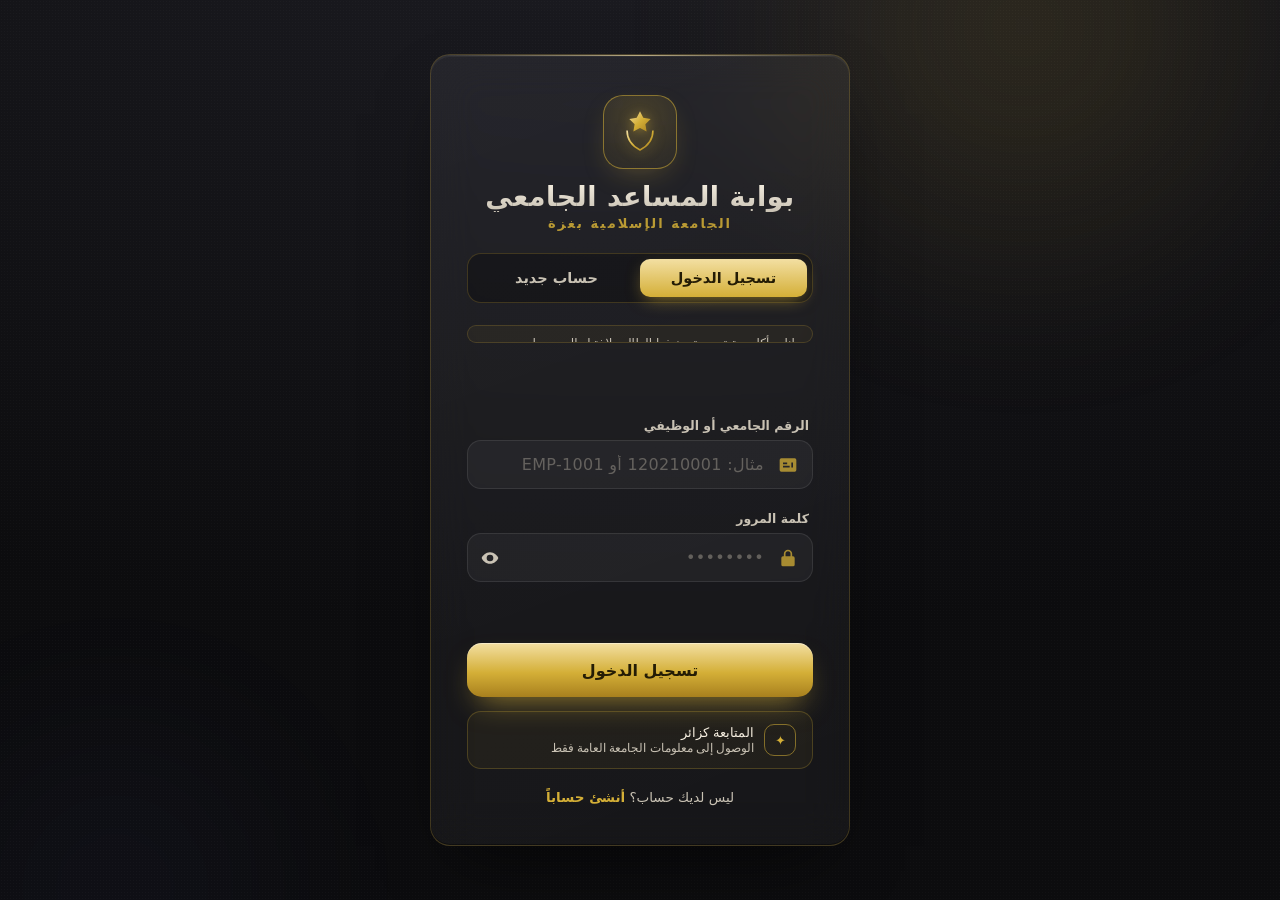
==== frontend/admin.html @ dc41c315 "لقطة نسخة باسم كما وصلت في Chatbot_IUG.rar (تعديلات غير مكوّمتة مضمّنة)" ====
<!doctype html>
<html lang="ar" dir="rtl">
<head>
  <meta charset="utf-8" />
  <meta name="viewport" content="width=device-width, initial-scale=1" />
  <meta name="theme-color" content="#10233d" />
  <title>لوحة الإدارة — المساعد الجامعي</title>
  <link rel="stylesheet" href="styles.css?v=4" />
  <link rel="stylesheet" href="portal.css?v=1" />
</head>
<body class="portal-body">
  <div class="portal-shell">
    <aside class="side" id="side">
      <div class="side__brand"><span>✦</span><div><strong>IUG Assistant</strong><small>مركز الإدارة</small></div></div>
      <nav class="side__nav" aria-label="التنقل الرئيسي">
        <button class="nav-item is-active" data-view="overview"><span>⌂</span>الرئيسية</button>
        <button class="nav-item" data-view="files"><span>▤</span>إدارة الملفات</button>
        <button class="nav-item" data-view="employees"><span>♙</span>حسابات الموظفين</button>
        <button class="nav-item" data-view="audit"><span>◷</span>سجل التدقيق</button>
      </nav>
      <div class="side__foot">
        <a href="chat.html">الانتقال إلى شات الأدمن</a>
        <button id="logout">تسجيل الخروج</button>
      </div>
    </aside>

    <main class="workspace">
      <header class="topbar">
        <button class="icon-btn mobile-only" id="menu" aria-label="فتح القائمة">☰</button>
        <div><p class="eyebrow">الجامعة الإسلامية بغزة</p><h1 id="viewTitle">نظرة عامة</h1></div>
        <div class="operator"><span class="operator__avatar">م</span><div><strong id="operatorName">الأدمن</strong><small id="operatorId">…</small></div></div>
      </header>

      <section class="view is-active" data-panel="overview">
        <div class="hero-panel">
          <div><p class="eyebrow">منظومة معرفة آمنة</p><h2>أدر المحتوى والصلاحيات من مكان واحد</h2><p>لا تصل الملفات إلى البحث أو النموذج قبل نجاح المعالجة والنشر وتحديد الأدوار المسموح لها.</p></div>
          <button class="primary" data-open="fileModal">+ رفع مسودة جديدة</button>
        </div>
        <div class="stats">
          <article class="stat"><span>الملفات</span><strong id="statFiles">—</strong><small>كل الإصدارات المُدارة</small></article>
          <article class="stat"><span>المنشور</span><strong id="statPublished">—</strong><small>متاح حسب الصلاحية</small></article>
          <article class="stat"><span>الموظفون</span><strong id="statEmployees">—</strong><small>حسابات العمل</small></article>
          <article class="stat"><span>أحداث التدقيق</span><strong id="statAudit">—</strong><small>آخر العمليات الحساسة</small></article>
        </div>
        <div class="panel"><div class="panel__head"><div><p class="eyebrow">آخر تحديثات المحتوى</p><h3>الملفات الحديثة</h3></div><button class="text-btn" data-goto="files">عرض الكل</button></div><div id="recentFiles" class="activity"></div></div>
      </section>

      <section class="view" data-panel="files">
        <div class="section-head"><div><p class="eyebrow">كتالوج المعرفة</p><h2>إدارة الملفات والإصدارات</h2><p>أنشئ مسودة، عالجها، ثم انشرها بعد التحقق. تبقى النسخة السابقة فعالة عند الفشل.</p></div><button class="primary" data-open="fileModal">+ ملف جديد</button></div>
        <div class="panel table-panel"><div class="filters"><input id="fileSearch" type="search" placeholder="ابحث باسم الملف…" /><span class="live-dot"></span><span>حالة الفهرس مباشرة</span></div><div class="table-wrap"><table><thead><tr><th>الملف</th><th>التصنيف</th><th>النسخة</th><th>الحالة</th><th>الأدوار</th><th>الإجراءات</th></tr></thead><tbody id="filesBody"></tbody></table></div></div>
      </section>

      <section class="view" data-panel="employees">
        <div class="section-head"><div><p class="eyebrow">الهوية والوصول</p><h2>حسابات الموظفين</h2><p>إنشاء وتفعيل وتعطيل الحسابات وإنهاء الجلسات دون كشف كلمة مرور أو توكن.</p></div><button class="primary" data-open="employeeModal">+ موظف جديد</button></div>
        <div class="panel table-panel"><div class="filters"><input id="employeeSearch" type="search" placeholder="ابحث بالاسم أو القسم…" /></div><div class="table-wrap"><table><thead><tr><th>الموظف</th><th>القسم</th><th>المسمى</th><th>الحالة</th><th>المجموعات</th><th>الإجراءات</th></tr></thead><tbody id="employeesBody"></tbody></table></div></div>
      </section>

      <section class="view" data-panel="audit">
        <div class="section-head"><div><p class="eyebrow">قابلية التتبع</p><h2>سجل التدقيق</h2><p>عمليات الإدارة الحساسة فقط، مع استبعاد كلمات المرور والتوكنات.</p></div><button class="secondary" id="refreshAudit">تحديث</button></div>
        <div class="panel table-panel"><div class="table-wrap"><table><thead><tr><th>الوقت</th><th>المنفذ</th><th>العملية</th><th>الهدف</th><th>التفاصيل</th></tr></thead><tbody id="auditBody"></tbody></table></div></div>
      </section>
    </main>
  </div>

  <div class="modal" id="fileModal" aria-hidden="true"><div class="modal__card"><button class="modal__close" data-close>×</button><p class="eyebrow">مسودة معرفة</p><h2>رفع ملف JSON جديد</h2><form id="fileForm" class="portal-form"><label>اسم الملف<input name="collection" required minlength="2" placeholder="مثال: دليل_المنح_2026" /></label><label>التصنيف<select name="classification"><option value="university_public">جامعة عام</option><option value="student_records">سجلات طلاب</option><option value="employee_internal">موظفون داخلي</option><option value="employee_private">موظف خاص</option><option value="admin_only">أدمن فقط</option></select></label><fieldset><legend>الأدوار المسموح لها</legend><div class="checks"><label><input type="checkbox" name="roles" value="guest" checked /> زائر</label><label><input type="checkbox" name="roles" value="student" checked /> طالب</label><label><input type="checkbox" name="roles" value="employee" checked /> موظف</label><label><input type="checkbox" name="roles" value="admin" checked /> أدمن</label></div></fieldset><label>المحتوى JSON<textarea name="documents" required rows="9" spellcheck="false" placeholder='[{"العنوان":"...","المحتوى":"..."}]'></textarea></label><p class="form-note" data-msg></p><button class="primary" type="submit">حفظ كمسودة</button></form></div></div>

  <div class="modal" id="employeeModal" aria-hidden="true"><div class="modal__card"><button class="modal__close" data-close>×</button><p class="eyebrow">حساب عمل</p><h2>إنشاء حساب موظف</h2><form id="employeeForm" class="portal-form grid-form"><label>الرقم الوظيفي<input name="employee_id" required placeholder="EMP-1001" /></label><label>الاسم<input name="name" required /></label><label>القسم<input name="department" required /></label><label>المسمى الوظيفي<input name="job_title" required /></label><label>الراتب - اختياري<input name="salary" type="number" min="0" step="0.01" /></label><label>كلمة مرور مؤقتة<input name="temporary_password" type="password" minlength="8" required /></label><label class="wide">مجموعات الوصول<input name="access_groups" placeholder="admissions, registrar" /></label><p class="form-note wide" data-msg></p><button class="primary wide" type="submit">إنشاء الحساب</button></form></div></div>

  <div class="toast" id="toast" role="status"></div>
  <script src="admin.js?v=1"></script>
</body>
</html>
---- frontend/styles.css ----
/* ============================================================
   بوابة الطالب — Premium auth UI
   Palette: deep charcoal + luxurious gold + cream
   ============================================================ */
:root {
  --bg-0:#0c0c0e; --bg-1:#151519;
  --gold:#d4af37; --gold-hi:#f3dfa2; --gold-lo:#a8801e;
  --cream:#f6efe1; --cream-dim:#c9c2b4;
  --line:rgba(212,175,55,.22);
  --line-strong:rgba(212,175,55,.55);
  --glass:rgba(255,255,255,.045);
  --glass-2:rgba(255,255,255,.06);
  --danger:#ff8f8f;
  --ok:#8fe0a8;
  --radius:20px;
  --field-radius:14px;
  --ease:cubic-bezier(.22,.61,.36,1);
  --font:"Tajawal","Cairo","Segoe UI",Tahoma,system-ui,sans-serif;
}

* { box-sizing:border-box; margin:0; padding:0; -webkit-tap-highlight-color:transparent; }

html, body {
  min-height:100%;
  min-height:100dvh;
  background:var(--bg-0);
  color:var(--cream);
  font-family:var(--font);
}

body {
  display:flex;
  overflow-x:hidden;
  background:
    radial-gradient(120% 80% at 50% -10%, #1c1c22 0%, var(--bg-1) 42%, var(--bg-0) 100%);
}

/* ---------- Ambient background ---------- */
.aura { position:fixed; inset:0; z-index:0; pointer-events:none; overflow:hidden; }
.glow { position:absolute; border-radius:50%; filter:blur(70px); opacity:.5; }
.glow--gold {
  width:60vmax; height:60vmax; top:-28vmax; right:-10vmax;
  background:radial-gradient(circle, rgba(212,175,55,.28), transparent 62%);
  animation:float 16s var(--ease) infinite alternate;
}
.glow--soft {
  width:46vmax; height:46vmax; bottom:-22vmax; left:-14vmax;
  background:radial-gradient(circle, rgba(120,140,255,.10), transparent 60%);
  animation:float 22s var(--ease) infinite alternate-reverse;
}
.grain { position:absolute; inset:0; opacity:.04;
  background-image:radial-gradient(rgba(255,255,255,.6) .5px, transparent .5px);
  background-size:3px 3px; }
@keyframes float { to { transform:translate3d(4%,5%,0) scale(1.08); } }

/* ---------- Stage / card ---------- */
.stage {
  position:relative; z-index:1;
  flex:1; display:flex; align-items:center; justify-content:center;
  padding:clamp(16px,4vw,40px);
  width:100%;
}

.glass {
  background:linear-gradient(160deg, var(--glass-2), var(--glass));
  backdrop-filter:blur(22px) saturate(140%);
  -webkit-backdrop-filter:blur(22px) saturate(140%);
  border:1px solid var(--line);
  box-shadow:
    0 30px 70px -30px rgba(0,0,0,.75),
    0 2px 0 rgba(255,255,255,.05) inset,
    0 -1px 0 rgba(0,0,0,.4) inset;
}

.card {
  position:relative;
  width:min(100%,420px);
  border-radius:var(--radius);
  padding:clamp(26px,5vw,40px) clamp(22px,5vw,36px);
  overflow:hidden;
  animation:cardIn .9s var(--ease) both;
  transition:width .45s var(--ease);
}
.card.mode-register { width:min(100%,720px); }
/* top hairline of gold */
.card::before {
  content:""; position:absolute; inset:0 0 auto 0; height:1px;
  background:linear-gradient(90deg,transparent,var(--gold-hi),transparent);
  opacity:.7;
}
@keyframes cardIn {
  from { opacity:0; transform:translateY(22px) scale(.98); }
  to   { opacity:1; transform:none; }
}

/* ---------- Brand ---------- */
.brand { text-align:center; margin-bottom:22px; }
.crest {
  display:grid; place-items:center;
  width:74px; height:74px; margin:0 auto 12px;
  border-radius:20px;
  background:radial-gradient(circle at 50% 30%, rgba(212,175,55,.20), rgba(212,175,55,.04));
  border:1px solid var(--line-strong);
  box-shadow:0 10px 30px -12px rgba(212,175,55,.4);
}
.crest svg { filter:drop-shadow(0 2px 6px rgba(212,175,55,.5)); animation:shimmer 4s ease-in-out infinite; }
@keyframes shimmer { 50% { filter:drop-shadow(0 2px 14px rgba(243,223,162,.85)); } }

.brand__title {
  font-size:clamp(22px,5vw,27px); font-weight:800; letter-spacing:.5px;
  background:linear-gradient(180deg,var(--cream),var(--cream-dim));
  -webkit-background-clip:text; background-clip:text; color:transparent;
}
.brand__sub {
  margin-top:4px; font-size:13px; font-weight:600; letter-spacing:2px;
  color:var(--gold); opacity:.85;
}

/* ---------- Switch (login/register) ---------- */
.switch {
  position:relative; display:grid; grid-template-columns:1fr 1fr;
  padding:5px; margin-bottom:22px;
  background:rgba(0,0,0,.28); border:1px solid var(--line);
  border-radius:14px;
}
.switch__thumb {
  position:absolute; top:5px; bottom:5px; right:5px;
  width:calc(50% - 5px);
  border-radius:10px;
  background:linear-gradient(180deg,var(--gold-hi),var(--gold));
  box-shadow:0 6px 18px -6px rgba(212,175,55,.7);
  transition:transform .45s var(--ease);
}
.switch.is-register .switch__thumb { transform:translateX(-100%); }
.switch__opt {
  position:relative; z-index:1;
  background:none; border:0; cursor:pointer;
  padding:11px 8px; font-family:inherit; font-size:14.5px; font-weight:700;
  color:var(--cream-dim); transition:color .35s var(--ease);
}
.switch__opt.is-active { color:#241c05; }

/* ---------- Fields ---------- */
.form { display:flex; flex-direction:column; gap:15px; }
.field { position:relative; display:flex; flex-direction:column; gap:7px; }
.field__label { font-size:12.5px; font-weight:700; color:var(--cream-dim); padding-inline-start:4px; }
.field__box {
  position:relative; display:flex; align-items:center;
  background:rgba(255,255,255,.045);
  border:1.5px solid rgba(255,255,255,.09);
  border-radius:var(--field-radius);
  transition:border-color .3s var(--ease), box-shadow .3s var(--ease), background .3s var(--ease);
}
.field__box:focus-within {
  border-color:var(--gold);
  background:rgba(212,175,55,.06);
  box-shadow:0 0 0 4px rgba(212,175,55,.14), 0 8px 24px -14px rgba(212,175,55,.6);
}
.field__icon { width:20px; height:20px; margin:0 14px; flex:none; fill:var(--gold); opacity:.75; transition:opacity .3s; }
.field__box:focus-within .field__icon { opacity:1; }
.field__box input,
.field__box select {
  flex:1; width:100%; min-width:0;
  background:none; border:0; outline:0;
  padding:14px 0; font-family:inherit; font-size:16px; color:var(--cream);
  letter-spacing:.3px;
}
.field__box input::placeholder { color:rgba(198,190,175,.4); }
.field__box select {
  padding-inline:14px;
  cursor:pointer;
  color:var(--cream);
}
.field__box select option { color:#201b11; background:#f5eddc; }
.field__eye {
  display:grid; place-items:center; background:none; border:0; cursor:pointer;
  width:44px; height:44px; margin-inline-start:-4px;
}
.field__eye svg { width:20px; height:20px; fill:var(--cream-dim); transition:fill .25s; }
.field__eye:hover svg { fill:var(--gold); }
.field__eye.is-on svg { fill:var(--gold); }

.field__err { font-size:12px; color:var(--danger); min-height:0; padding-inline-start:4px;
  opacity:0; transform:translateY(-3px); transition:opacity .25s, transform .25s; }
.field.has-error .field__box { border-color:rgba(255,143,143,.7); }
.field.has-error .field__err { opacity:1; transform:none; }

/* register-only field collapses smoothly */
.only-register {
  overflow:hidden;
  max-height:0; opacity:0; margin:0; gap:0;
  transform:translateY(-6px);
  transition:max-height .5s var(--ease), opacity .4s var(--ease),
             transform .4s var(--ease), gap .4s var(--ease);
}
.switch.is-register ~ .form .only-register,
.mode-register .only-register {
  max-height:96px; opacity:1; gap:7px; transform:none;
}
.switch.is-register ~ .form .register-grid,
.mode-register .register-grid { max-height:112px; }
.demo-note {
  color:var(--cream-dim);
  font-size:12px;
  line-height:1.6;
  padding:8px 10px;
  border:1px solid rgba(212,175,55,.2);
  border-radius:10px;
  background:rgba(212,175,55,.05);
}
.register-grid {
  display:grid;
  grid-template-columns:1fr 1fr;
  gap:10px;
}
.card.mode-register .form {
  display:grid;
  grid-template-columns:1fr 1fr;
  align-items:start;
}
.card.mode-register .demo-note,
.card.mode-register .register-grid,
.card.mode-register [data-role="password"],
.card.mode-register .form__msg,
.card.mode-register .submit {
  grid-column:1 / -1;
}
.card.mode-register [data-role="name"] { grid-column:1; }
.card.mode-register [data-role="major"] { grid-column:2; }
.card.mode-register [data-role="academic_status"] { grid-column:1; }
.card.mode-register [data-role="student_id"] { grid-column:2; }

/* ---------- Form message ---------- */
.form__msg { font-size:13px; font-weight:600; text-align:center; min-height:18px;
  opacity:0; transition:opacity .3s; }
.form__msg.show { opacity:1; }
.form__msg.err { color:var(--danger); }
.form__msg.ok  { color:var(--ok); }

/* ---------- Submit button (morphs to spinner) ---------- */
.submit {
  position:relative; height:54px; margin-top:6px;
  border:0; border-radius:15px; cursor:pointer; overflow:hidden;
  font-family:inherit; font-size:16px; font-weight:800; color:#241c05;
  background:linear-gradient(180deg,var(--gold-hi),var(--gold) 55%,var(--gold-lo));
  box-shadow:0 14px 30px -12px rgba(212,175,55,.7), 0 1px 0 rgba(255,255,255,.4) inset;
  transition:transform .2s var(--ease), box-shadow .3s, border-radius .45s var(--ease),
             width .45s var(--ease), margin .45s var(--ease);
}
.submit::after { /* sheen */
  content:""; position:absolute; inset:0;
  background:linear-gradient(115deg,transparent 30%,rgba(255,255,255,.5) 50%,transparent 70%);
  transform:translateX(-120%); transition:transform .8s var(--ease);
}
.submit:hover:not(:disabled) { transform:translateY(-2px); box-shadow:0 20px 40px -14px rgba(212,175,55,.85); }
.submit:hover:not(:disabled)::after { transform:translateX(120%); }
.submit:active:not(:disabled) { transform:translateY(0) scale(.99); }

.submit__label { transition:opacity .2s; }
.submit__spinner, .submit__check { position:absolute; inset:0; margin:auto; opacity:0; }
.submit__spinner {
  width:24px; height:24px; border-radius:50%;
  border:3px solid rgba(36,28,5,.25); border-top-color:#241c05;
  animation:spin .7s linear infinite;
}
.submit__check { width:26px; height:26px; fill:none; stroke:#241c05; stroke-width:3;
  stroke-linecap:round; stroke-linejoin:round; stroke-dasharray:30; stroke-dashoffset:30; }
@keyframes spin { to { transform:rotate(360deg); } }

/* loading state: morph into a circle */
.submit.is-loading { width:54px; margin-inline:auto; border-radius:50%; pointer-events:none; }
.submit.is-loading .submit__label { opacity:0; }
.submit.is-loading .submit__spinner { opacity:1; }
/* success */
.submit.is-done { width:54px; margin-inline:auto; border-radius:50%; pointer-events:none;
  background:linear-gradient(180deg,#bfe9cb,#8fe0a8); }
.submit.is-done .submit__label,.submit.is-done .submit__spinner { opacity:0; }
.submit.is-done .submit__check { opacity:1; animation:draw .5s var(--ease) forwards; }
@keyframes draw { to { stroke-dashoffset:0; } }

/* ---------- Footer ---------- */
.foot { margin-top:20px; text-align:center; font-size:13.5px; color:var(--cream-dim); }
.guest-entry {
  width:100%; margin-top:14px; padding:12px 16px;
  display:grid; grid-template-columns:auto 1fr; align-items:center; column-gap:10px;
  color:var(--cream); text-align:start; font:700 14px/1.35 inherit;
  border:1px solid rgba(212,175,55,.24); border-radius:14px;
  background:rgba(212,175,55,.055); cursor:pointer;
  transition:transform .2s var(--ease), border-color .25s, background .25s;
}
.guest-entry:hover { transform:translateY(-2px); border-color:var(--gold); background:rgba(212,175,55,.1); }
.guest-entry__icon { grid-row:1 / 3; display:grid; place-items:center; width:32px; height:32px;
  color:var(--gold); border:1px solid var(--line-strong); border-radius:10px; }
.guest-entry small { color:var(--cream-dim); font-weight:500; font-size:11.5px; }
.foot a { color:var(--gold); font-weight:700; text-decoration:none; position:relative; }
.foot a::after { content:""; position:absolute; right:0; bottom:-2px; width:0; height:1.5px;
  background:var(--gold); transition:width .3s var(--ease); }
.foot a:hover::after { width:100%; }

/* ---------- Entrance reveal (staggered) ---------- */
.reveal { opacity:0; transform:translateY(14px); animation:reveal .7s var(--ease) forwards;
  animation-delay:calc(.15s + var(--i) * .09s); }
@keyframes reveal { to { opacity:1; transform:none; } }

@media (prefers-reduced-motion:reduce) {
  *, *::before, *::after { animation-duration:.001s !important; transition-duration:.05s !important; }
}

/* ---------- Small screens / keyboard ---------- */
@media (max-height:640px) {
  .stage { align-items:flex-start; }
  .brand { margin-bottom:16px; }
  .crest { width:60px; height:60px; }
  .form { gap:12px; }
}

@media (max-width:520px) {
  .card.mode-register .form { grid-template-columns:1fr; }
  .card.mode-register .form > * { grid-column:1; }
  .register-grid { grid-template-columns:1fr; }
  .switch.is-register ~ .form .register-grid,
  .mode-register .register-grid { max-height:210px; }
}
---- frontend/portal.css ----
:root { --navy:#10233d; --navy-2:#183654; --paper:#f5f7fb; --ink:#172033; --muted:#69758a; --gold:#c99b2e; --gold-soft:#fff6df; --border:#e3e8f1; --green:#18875d; --red:#c84d57; }
* { box-sizing:border-box; }
.portal-body { min-height:100vh; overflow:auto; color:var(--ink); background:var(--paper); }
.portal-shell { min-height:100vh; display:grid; grid-template-columns:248px minmax(0,1fr); }
.side { position:sticky; top:0; height:100vh; padding:24px 17px; display:flex; flex-direction:column; color:#fff; background:linear-gradient(155deg,#10233d,#0b1a2e 72%); box-shadow:-16px 0 42px rgba(16,35,61,.12); z-index:10; }
.side__brand { display:flex; gap:12px; align-items:center; padding:5px 8px 28px; }
.side__brand>span { width:42px; height:42px; display:grid; place-items:center; color:#f1c85f; border:1px solid rgba(241,200,95,.35); border-radius:13px; background:rgba(241,200,95,.08); }
.side__brand div { display:flex; flex-direction:column; }
.side__brand strong { font-size:15px; }
.side__brand small { color:#aebbd0; font-size:11px; margin-top:3px; }
.side__nav { display:flex; flex-direction:column; gap:7px; }
.nav-item { display:flex; align-items:center; gap:12px; width:100%; border:0; padding:12px 13px; border-radius:11px; color:#b8c5d7; background:transparent; font:700 13px inherit; cursor:pointer; text-align:right; transition:.2s; }
.nav-item span { width:24px; text-align:center; color:#d5af4a; font-size:17px; }
.nav-item:hover,.nav-item.is-active { color:#fff; background:rgba(255,255,255,.09); transform:translateX(-2px); }
.nav-item.is-active { box-shadow:inset -3px 0 #d7ad44; }
.side__foot { margin-top:auto; padding-top:20px; border-top:1px solid rgba(255,255,255,.09); display:grid; gap:8px; }
.side__foot a,.side__foot button { display:block; width:100%; padding:10px 12px; text-align:center; color:#c7d1df; background:transparent; border:1px solid rgba(255,255,255,.1); border-radius:10px; text-decoration:none; font:700 12px inherit; cursor:pointer; }
.side__foot a:hover { color:#f2c960; border-color:rgba(242,201,96,.35); }
.side__foot button:hover { color:#ffb5b5; border-color:rgba(255,140,140,.35); }
.workspace { min-width:0; padding:0 clamp(20px,4vw,54px) 48px; }
.topbar { height:92px; display:flex; align-items:center; gap:18px; border-bottom:1px solid var(--border); }
.topbar>div:first-of-type { margin-inline-end:auto; }
.topbar h1 { margin:3px 0 0; font-size:24px; color:var(--navy); }
.eyebrow { margin:0; color:var(--gold); font-size:11px; font-weight:900; letter-spacing:.04em; }
.operator { display:flex; align-items:center; gap:10px; }
.operator__avatar { width:42px; height:42px; border-radius:13px; display:grid; place-items:center; color:#fff; font-weight:900; background:linear-gradient(145deg,var(--navy-2),var(--navy)); box-shadow:0 8px 18px rgba(16,35,61,.18); }
.operator div { display:flex; flex-direction:column; }
.operator strong { font-size:13px; }.operator small { font-size:11px; color:var(--muted); margin-top:3px; direction:ltr; }
.view { display:none; padding-top:30px; animation:viewIn .35s ease both; }.view.is-active { display:block; }
@keyframes viewIn { from { opacity:0; transform:translateY(8px); } }
.hero-panel { min-height:190px; display:flex; align-items:center; justify-content:space-between; gap:28px; padding:34px clamp(25px,4vw,48px); border-radius:22px; overflow:hidden; position:relative; color:#fff; background:linear-gradient(118deg,#10233d,#1c4568); box-shadow:0 18px 42px rgba(16,35,61,.13); }
.hero-panel::after { content:""; position:absolute; width:260px; height:260px; border:48px solid rgba(216,174,65,.1); border-radius:50%; inset-inline-start:-60px; top:-95px; }
.hero-panel>div,.hero-panel>button { position:relative; z-index:1; }.hero-panel h2 { margin:8px 0; font-size:clamp(22px,3vw,34px); }.hero-panel p:not(.eyebrow) { margin:0; color:#c7d5e6; max-width:670px; line-height:1.8; font-size:14px; }
.primary,.secondary { border:0; border-radius:12px; padding:12px 18px; white-space:nowrap; cursor:pointer; font:800 13px inherit; transition:transform .18s, box-shadow .2s, opacity .2s; }
.primary { color:#251b04; background:linear-gradient(#f0cf72,#d3a63b); box-shadow:0 10px 22px rgba(201,155,46,.24); }.primary:hover { transform:translateY(-2px); box-shadow:0 14px 28px rgba(201,155,46,.32); }.primary:disabled { opacity:.55; cursor:wait; transform:none; }
.secondary { color:var(--navy); background:#fff; border:1px solid var(--border); }
.stats { display:grid; grid-template-columns:repeat(4,1fr); gap:15px; margin:20px 0; }
.stat { background:#fff; border:1px solid var(--border); border-radius:17px; padding:20px; box-shadow:0 8px 26px rgba(29,48,75,.045); }
.stat span { display:block; color:var(--muted); font-size:12px; font-weight:700; }.stat strong { display:block; margin:8px 0 4px; color:var(--navy); font-size:31px; }.stat small { color:#9099a8; font-size:11px; }
.panel { background:#fff; border:1px solid var(--border); border-radius:18px; box-shadow:0 10px 30px rgba(29,48,75,.045); overflow:hidden; }
.panel__head,.section-head { display:flex; align-items:center; justify-content:space-between; gap:20px; }.panel__head { padding:20px 23px; border-bottom:1px solid var(--border); }.panel h3,.section-head h2 { margin:4px 0 0; color:var(--navy); }.text-btn { border:0; background:transparent; color:var(--gold); font:800 12px inherit; cursor:pointer; }
.section-head { margin-bottom:20px; }.section-head h2 { font-size:27px; }.section-head p:not(.eyebrow) { color:var(--muted); margin:7px 0 0; font-size:13px; }
.activity { display:grid; }.activity__item { display:flex; align-items:center; gap:13px; padding:15px 22px; border-bottom:1px solid var(--border); }.activity__item:last-child { border:0; }.activity__icon { width:38px; height:38px; display:grid; place-items:center; border-radius:11px; color:var(--gold); background:var(--gold-soft); }.activity__item div { flex:1; display:flex; flex-direction:column; }.activity__item strong { font-size:13px; }.activity__item small { margin-top:3px; color:var(--muted); font-size:11px; }.activity__item time { color:#929cab; font-size:11px; }
.table-panel { min-width:0; width:100%; overflow:hidden; }.filters { min-height:64px; padding:12px 18px; display:flex; align-items:center; gap:9px; border-bottom:1px solid var(--border); color:var(--muted); font-size:11px; }.filters input { width:min(330px,100%); min-width:0; padding:10px 13px; color:var(--ink); background:#f8fafc; border:1px solid var(--border); border-radius:10px; outline:0; font:13px inherit; }.filters input:focus { border-color:#d3a63b; box-shadow:0 0 0 3px rgba(211,166,59,.12); }.live-dot { width:7px; height:7px; margin-inline-start:auto; border-radius:50%; background:#24a574; box-shadow:0 0 0 4px rgba(36,165,116,.1); }
.table-wrap { width:100%; overflow:auto; }.table-wrap table { width:100%; border-collapse:collapse; min-width:760px; }.table-wrap th { padding:12px 16px; color:#7b8798; background:#fbfcfe; border-bottom:1px solid var(--border); text-align:right; font-size:11px; }.table-wrap td { padding:15px 16px; border-bottom:1px solid #edf0f5; font-size:12px; vertical-align:middle; }.table-wrap tbody tr:hover { background:#fbfcfe; }.cell-title { display:flex; align-items:center; gap:10px; }.file-icon { width:34px; height:38px; display:grid; place-items:center; color:var(--navy); border-radius:9px; background:#edf3f8; }.cell-title div { display:flex; flex-direction:column; }.cell-title small { color:var(--muted); margin-top:3px; direction:ltr; text-align:right; }
.badge { display:inline-flex; align-items:center; gap:5px; padding:5px 9px; border-radius:999px; font-size:10.5px; font-weight:800; background:#eef2f6; color:#526072; }.badge--ok { color:#167651; background:#e8f7f1; }.badge--warn { color:#986d0d; background:#fff5d8; }.badge--off { color:#a4444c; background:#fdecee; }.roles { display:flex; flex-wrap:wrap; gap:4px; }.role-dot { padding:4px 7px; border-radius:6px; color:#59677a; background:#f0f3f7; font-size:9px; font-weight:800; }
.actions { display:flex; gap:6px; flex-wrap:wrap; }.action { border:1px solid var(--border); background:#fff; color:var(--navy); border-radius:8px; padding:6px 9px; font:800 10px inherit; cursor:pointer; }.action:hover { color:#8a650d; border-color:#d5b45f; }.action.danger:hover { color:var(--red); border-color:#eaa7ad; }
.empty { padding:40px !important; text-align:center; color:var(--muted); }
.modal { position:fixed; inset:0; z-index:50; display:grid; place-items:center; padding:20px; opacity:0; visibility:hidden; background:rgba(8,20,35,.62); backdrop-filter:blur(6px); transition:.2s; }.modal.is-open { opacity:1; visibility:visible; }.modal__card { position:relative; width:min(620px,100%); max-height:calc(100vh - 40px); overflow:auto; padding:28px; color:var(--ink); background:#fff; border-radius:20px; box-shadow:0 30px 80px rgba(0,0,0,.25); transform:translateY(12px); transition:.25s; }.modal.is-open .modal__card { transform:none; }.modal__card h2 { margin:5px 0 20px; color:var(--navy); }.modal__close { position:absolute; inset-inline-end:16px; top:14px; width:35px; height:35px; border:0; border-radius:10px; color:var(--muted); background:#f1f4f8; font-size:24px; cursor:pointer; }
.portal-form { display:grid; gap:14px; }.portal-form label,.portal-form fieldset { display:grid; gap:7px; color:#4e5c70; font-size:11px; font-weight:800; }.portal-form input,.portal-form select,.portal-form textarea { width:100%; padding:11px 12px; color:var(--ink); background:#f8fafc; border:1px solid var(--border); border-radius:10px; outline:0; font:13px/1.6 inherit; }.portal-form textarea { direction:ltr; text-align:left; resize:vertical; font-family:Consolas,monospace; }.portal-form input:focus,.portal-form select:focus,.portal-form textarea:focus { border-color:#d3a63b; box-shadow:0 0 0 3px rgba(211,166,59,.12); }.portal-form fieldset { border:1px solid var(--border); border-radius:12px; padding:12px; }.checks { display:flex; flex-wrap:wrap; gap:9px 18px; }.checks label { display:flex; grid-auto-flow:column; align-items:center; gap:6px; }.checks input { width:auto; accent-color:var(--gold); }.grid-form { grid-template-columns:1fr 1fr; }.grid-form .wide { grid-column:1/-1; }.form-note { margin:0; color:var(--red); min-height:18px; font-size:11px; }
.toast { position:fixed; z-index:80; inset-inline-end:24px; bottom:24px; max-width:360px; padding:13px 17px; color:#fff; background:var(--navy); border-radius:12px; box-shadow:0 16px 36px rgba(16,35,61,.25); opacity:0; transform:translateY(10px); pointer-events:none; transition:.25s; font-size:12px; }.toast.show { opacity:1; transform:none; }.toast.error { background:#9d3942; }
.icon-btn { border:0; background:#fff; border-radius:10px; padding:9px; }.mobile-only { display:none; }
@media (max-width:1000px) { .stats { grid-template-columns:repeat(2,1fr); }.portal-shell { grid-template-columns:220px minmax(0,1fr); }.workspace { padding-inline:24px; } }
@media (max-width:760px) { .portal-shell { display:block; }.side { position:fixed; inset:0 0 0 auto; width:250px; transform:translateX(105%); transition:.25s; }.side.is-open { transform:none; }.workspace { padding-inline:15px; overflow:hidden; }.view { width:calc(100vw - 30px); max-width:calc(100vw - 30px); min-width:0; }.table-panel,.table-wrap,.filters { width:100%; max-width:100%; }.mobile-only { display:block; }.topbar { height:78px; }.operator div { display:none; }.stats { grid-template-columns:1fr 1fr; }.hero-panel,.section-head { align-items:flex-start; flex-direction:column; }.grid-form { grid-template-columns:1fr; }.grid-form>* { grid-column:1!important; } }
@media (max-width:470px) { .stats { grid-template-columns:1fr; }.hero-panel { padding:24px; }.section-head h2 { font-size:23px; }.topbar h1 { font-size:19px; } }
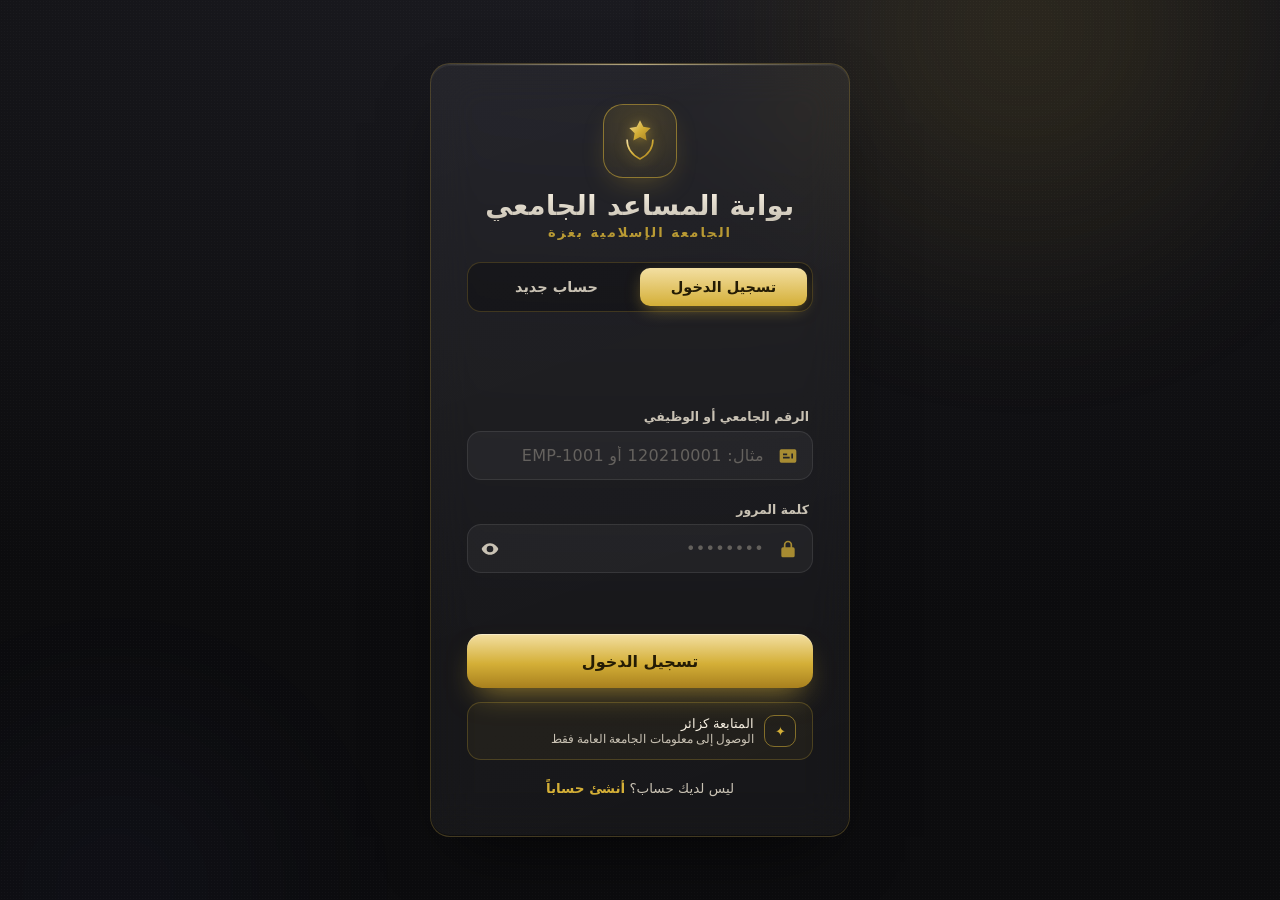
==== commit b54e05f7: "لوحة الأدمن كاملة + النشر الفوري + «الأحدث يفوز» عند تضارب الإجابات [١] إجراءات الملفات (كانت فارغة " ====
--- a/frontend/admin.html
+++ b/frontend/admin.html
@@ -62,11 +62,13 @@
     </main>
   </div>
 
-  <div class="modal" id="fileModal" aria-hidden="true"><div class="modal__card"><button class="modal__close" data-close>×</button><p class="eyebrow">مسودة معرفة</p><h2>رفع ملف JSON جديد</h2><form id="fileForm" class="portal-form"><label>اسم الملف<input name="collection" required minlength="2" placeholder="مثال: دليل_المنح_2026" /></label><label>التصنيف<select name="classification"><option value="university_public">جامعة عام</option><option value="student_records">سجلات طلاب</option><option value="employee_internal">موظفون داخلي</option><option value="employee_private">موظف خاص</option><option value="admin_only">أدمن فقط</option></select></label><fieldset><legend>الأدوار المسموح لها</legend><div class="checks"><label><input type="checkbox" name="roles" value="guest" checked /> زائر</label><label><input type="checkbox" name="roles" value="student" checked /> طالب</label><label><input type="checkbox" name="roles" value="employee" checked /> موظف</label><label><input type="checkbox" name="roles" value="admin" checked /> أدمن</label></div></fieldset><label>المحتوى JSON<textarea name="documents" required rows="9" spellcheck="false" placeholder='[{"العنوان":"...","المحتوى":"..."}]'></textarea></label><p class="form-note" data-msg></p><button class="primary" type="submit">حفظ كمسودة</button></form></div></div>
+  <div class="modal" id="fileModal" aria-hidden="true"><div class="modal__card"><button class="modal__close" data-close>×</button><p class="eyebrow">مسودة معرفة</p><h2>رفع ملف JSON جديد</h2><form id="fileForm" class="portal-form"><label>اسم الملف<input name="collection" required minlength="2" placeholder="مثال: دليل_المنح_2026" /></label><label>التصنيف<select name="classification"><option value="university_public">جامعة عام</option><option value="student_records">سجلات طلاب</option><option value="employee_internal">موظفون داخلي</option><option value="employee_private">موظف خاص</option><option value="admin_only">أدمن فقط</option></select></label><fieldset><legend>الأدوار المسموح لها</legend><div class="checks" data-roles><label><input type="checkbox" name="roles" value="guest" checked /> زائر</label><label><input type="checkbox" name="roles" value="student" checked /> طالب</label><label><input type="checkbox" name="roles" value="employee" checked /> موظف</label><label><input type="checkbox" name="roles" value="admin" checked /> أدمن</label></div><p class="form-note" data-roles-hint></p></fieldset><label data-owner-wrap hidden>مالك الملف (رقم الطالب/الموظف)<input name="owner_id" placeholder="مطلوب للسجلات الخاصة بشخص واحد" /></label><label>المحتوى JSON<textarea name="documents" dir="ltr" required rows="9" spellcheck="false" placeholder='[{"العنوان":"...","المحتوى":"..."}]'></textarea></label><label class="check-inline"><input type="checkbox" name="publish_now" checked /> نشر فوراً بعد الحفظ (معالجة + نشر تلقائياً فتسري الصلاحيات مباشرة)</label><p class="form-note" data-msg></p><button class="primary" type="submit">حفظ</button></form></div></div>
+
+  <div class="modal" id="accessModal" aria-hidden="true"><div class="modal__card"><button class="modal__close" data-close>×</button><p class="eyebrow">صلاحيات الملف</p><h2 id="accessTitle">تعديل الصلاحيات</h2><form id="accessForm" class="portal-form"><label>التصنيف<select name="classification"><option value="university_public">جامعة عام</option><option value="student_records">سجلات طلاب</option><option value="employee_internal">موظفون داخلي</option><option value="employee_private">موظف خاص</option><option value="admin_only">أدمن فقط</option></select></label><fieldset><legend>الأدوار المسموح لها</legend><div class="checks" data-roles><label><input type="checkbox" name="roles" value="guest" /> زائر</label><label><input type="checkbox" name="roles" value="student" /> طالب</label><label><input type="checkbox" name="roles" value="employee" /> موظف</label><label><input type="checkbox" name="roles" value="admin" checked /> أدمن</label></div><p class="form-note" data-roles-hint></p></fieldset><label data-owner-wrap hidden>مالك الملف (رقم الطالب/الموظف)<input name="owner_id" placeholder="مطلوب للسجلات الخاصة بشخص واحد" /></label><p class="form-note" data-msg></p><button class="primary" type="submit">حفظ الصلاحيات</button></form></div></div>
 
   <div class="modal" id="employeeModal" aria-hidden="true"><div class="modal__card"><button class="modal__close" data-close>×</button><p class="eyebrow">حساب عمل</p><h2>إنشاء حساب موظف</h2><form id="employeeForm" class="portal-form grid-form"><label>الرقم الوظيفي<input name="employee_id" required placeholder="EMP-1001" /></label><label>الاسم<input name="name" required /></label><label>القسم<input name="department" required /></label><label>المسمى الوظيفي<input name="job_title" required /></label><label>الراتب - اختياري<input name="salary" type="number" min="0" step="0.01" /></label><label>كلمة مرور مؤقتة<input name="temporary_password" type="password" minlength="8" required /></label><label class="wide">مجموعات الوصول<input name="access_groups" placeholder="admissions, registrar" /></label><p class="form-note wide" data-msg></p><button class="primary wide" type="submit">إنشاء الحساب</button></form></div></div>
 
   <div class="toast" id="toast" role="status"></div>
-  <script src="admin.js?v=1"></script>
+  <script src="admin.js?v=2"></script>
 </body>
 </html>
--- a/frontend/styles.css
+++ b/frontend/styles.css
@@ -208,6 +208,22 @@
   border-radius:10px;
   background:rgba(212,175,55,.05);
 }
+/* في وضع الدخول يجب أن يختفي الإشعار تماماً:
+   (١) أنيميشن .reveal تنتهي بـ forwards فتثبّت opacity:1 وتغلب إخفاء
+       .only-register — نعطّلها (العنصر مخفي عند التحميل أصلاً).
+   (٢) padding/border لا يطويهما max-height:0 فيبقى شريط مقصوص 18px —
+       نصفّرهما في الوضع المطوي ونعيدهما عند التسجيل. */
+.only-register.reveal { animation:none; }
+.demo-note.only-register {
+  padding-top:0; padding-bottom:0; border-width:0;
+  transition:max-height .5s var(--ease), opacity .4s var(--ease),
+             transform .4s var(--ease), padding .4s var(--ease),
+             border-width .4s var(--ease);
+}
+.switch.is-register ~ .form .demo-note.only-register,
+.mode-register .demo-note.only-register {
+  padding:8px 10px; border-width:1px;
+}
 .register-grid {
   display:grid;
   grid-template-columns:1fr 1fr;
--- a/frontend/portal.css
+++ b/frontend/portal.css
@@ -53,3 +53,10 @@
 @media (max-width:1000px) { .stats { grid-template-columns:repeat(2,1fr); }.portal-shell { grid-template-columns:220px minmax(0,1fr); }.workspace { padding-inline:24px; } }
 @media (max-width:760px) { .portal-shell { display:block; }.side { position:fixed; inset:0 0 0 auto; width:250px; transform:translateX(105%); transition:.25s; }.side.is-open { transform:none; }.workspace { padding-inline:15px; overflow:hidden; }.view { width:calc(100vw - 30px); max-width:calc(100vw - 30px); min-width:0; }.table-panel,.table-wrap,.filters { width:100%; max-width:100%; }.mobile-only { display:block; }.topbar { height:78px; }.operator div { display:none; }.stats { grid-template-columns:1fr 1fr; }.hero-panel,.section-head { align-items:flex-start; flex-direction:column; }.grid-form { grid-template-columns:1fr; }.grid-form>* { grid-column:1!important; } }
 @media (max-width:470px) { .stats { grid-template-columns:1fr; }.hero-panel { padding:24px; }.section-head h2 { font-size:23px; }.topbar h1 { font-size:19px; } }
+
+/* صلاحيات الملفات: خيار النشر الفوري + تعتيم الأدوار غير المتوافقة مع التصنيف */
+.check-inline { display:flex; align-items:center; gap:8px; font-size:12px; font-weight:700; color:#4e5c70; }
+.check-inline input { width:auto; accent-color:var(--gold); }
+.checks label:has(input:disabled) { opacity:.38; }
+.portal-form [data-roles-hint] { color:#8a6d1f; min-height:0; }
+.actions .action.danger { color:#c62828; border-color:rgba(198,40,40,.35); }
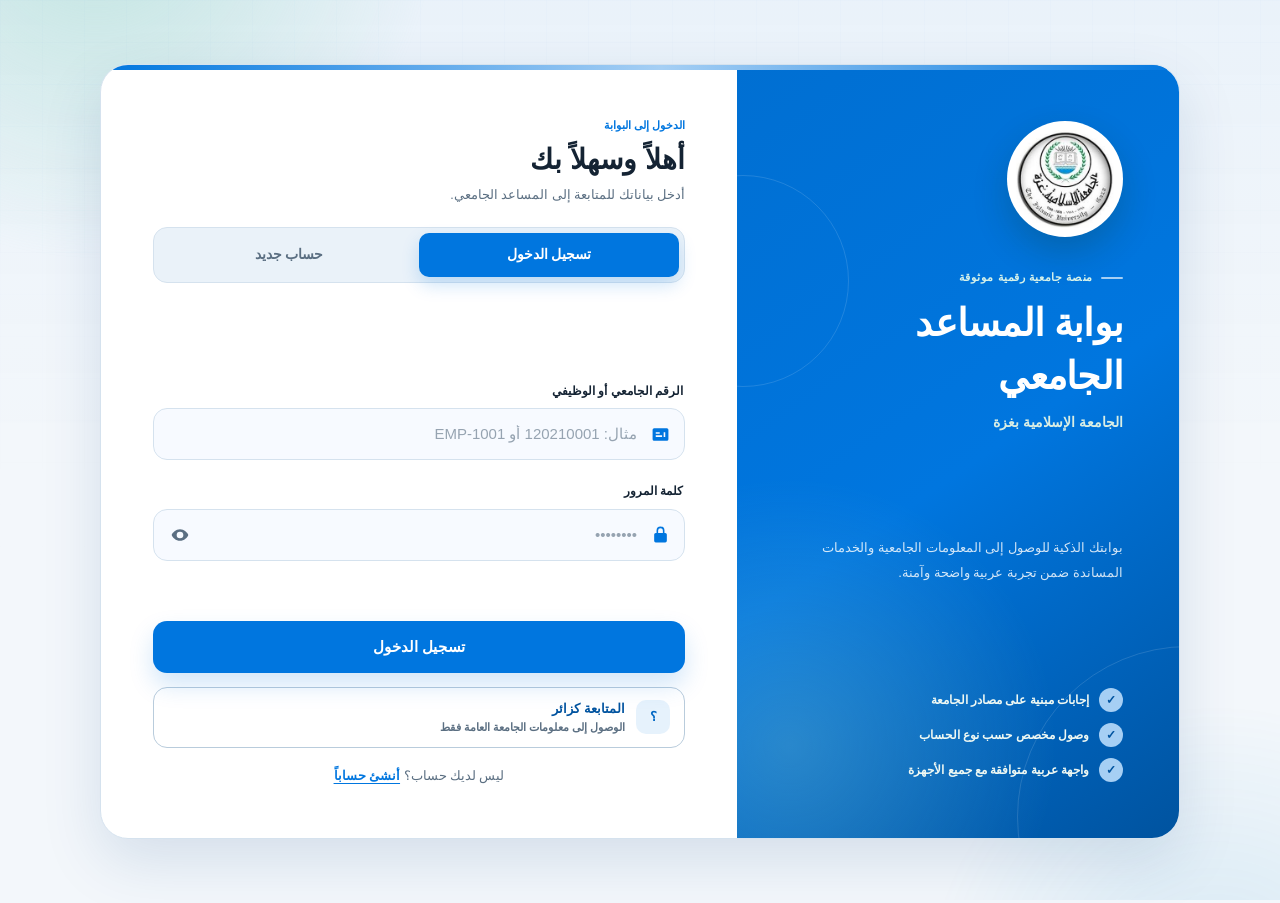
==== commit 1780d27e: "front-1" ====
--- a/frontend/admin.html
+++ b/frontend/admin.html
@@ -3,72 +3,402 @@
 <head>
   <meta charset="utf-8" />
   <meta name="viewport" content="width=device-width, initial-scale=1" />
-  <meta name="theme-color" content="#10233d" />
+  <meta name="theme-color" content="#0076df" />
+  <meta name="description" content="لوحة إدارة المساعد الجامعي للجامعة الإسلامية بغزة" />
   <title>لوحة الإدارة — المساعد الجامعي</title>
-  <link rel="stylesheet" href="styles.css?v=4" />
-  <link rel="stylesheet" href="portal.css?v=1" />
+  <link rel="icon" type="image/png" href="assets/iug-logo.png" />
+  <link rel="stylesheet" href="styles.css?v=10" />
+  <link rel="stylesheet" href="portal.css?v=10" />
 </head>
 <body class="portal-body">
+  <a class="skip-link" href="#main-content">تخطي إلى المحتوى الرئيسي</a>
+
   <div class="portal-shell">
-    <aside class="side" id="side">
-      <div class="side__brand"><span>✦</span><div><strong>IUG Assistant</strong><small>مركز الإدارة</small></div></div>
+    <aside class="side" id="side" aria-label="قائمة مركز الإدارة">
+      <div class="side__brand">
+        <span class="side__brand-logo">
+          <img src="assets/iug-logo.png" alt="شعار الجامعة الإسلامية بغزة" width="233" height="233" />
+        </span>
+        <div>
+          <strong>المساعد الجامعي</strong>
+          <small>مركز الإدارة</small>
+        </div>
+      </div>
+
       <nav class="side__nav" aria-label="التنقل الرئيسي">
-        <button class="nav-item is-active" data-view="overview"><span>⌂</span>الرئيسية</button>
-        <button class="nav-item" data-view="files"><span>▤</span>إدارة الملفات</button>
-        <button class="nav-item" data-view="employees"><span>♙</span>حسابات الموظفين</button>
-        <button class="nav-item" data-view="audit"><span>◷</span>سجل التدقيق</button>
+        <button class="nav-item is-active" type="button" data-view="overview" aria-current="page">
+          <span class="nav-icon" aria-hidden="true">
+            <svg viewBox="0 0 24 24"><path d="m3 11 9-8 9 8"/><path d="M5 10v10h14V10M9 20v-6h6v6"/></svg>
+          </span>
+          الرئيسية
+        </button>
+        <button class="nav-item" type="button" data-view="files">
+          <span class="nav-icon" aria-hidden="true">
+            <svg viewBox="0 0 24 24"><path d="M7 3h7l4 4v14H7z"/><path d="M14 3v5h5M10 12h6M10 16h6"/></svg>
+          </span>
+          إدارة الملفات
+        </button>
+        <button class="nav-item" type="button" data-view="employees">
+          <span class="nav-icon" aria-hidden="true">
+            <svg viewBox="0 0 24 24"><circle cx="9" cy="8" r="3"/><path d="M3.5 19c.5-4 2.6-6 5.5-6s5 2 5.5 6"/><circle cx="17.5" cy="9" r="2.2"/><path d="M15.5 14c3.4-.5 5.2 1.2 5.5 4"/></svg>
+          </span>
+          حسابات الموظفين
+        </button>
+        <button class="nav-item" type="button" data-view="audit">
+          <span class="nav-icon" aria-hidden="true">
+            <svg viewBox="0 0 24 24"><circle cx="12" cy="12" r="9"/><path d="M12 7v5l3 2M8 3.5 6 2M16 3.5 18 2"/></svg>
+          </span>
+          سجل التدقيق
+        </button>
       </nav>
+
       <div class="side__foot">
         <a href="chat.html">الانتقال إلى شات الأدمن</a>
-        <button id="logout">تسجيل الخروج</button>
+        <button id="logout" type="button">تسجيل الخروج</button>
       </div>
     </aside>
 
-    <main class="workspace">
+    <button
+      class="side-backdrop"
+      id="sideBackdrop"
+      type="button"
+      aria-label="إغلاق قائمة التنقل"
+      tabindex="-1"
+    ></button>
+
+    <main class="workspace" id="main-content" tabindex="-1">
       <header class="topbar">
-        <button class="icon-btn mobile-only" id="menu" aria-label="فتح القائمة">☰</button>
-        <div><p class="eyebrow">الجامعة الإسلامية بغزة</p><h1 id="viewTitle">نظرة عامة</h1></div>
-        <div class="operator"><span class="operator__avatar">م</span><div><strong id="operatorName">الأدمن</strong><small id="operatorId">…</small></div></div>
+        <button
+          class="icon-btn mobile-only"
+          id="menu"
+          type="button"
+          aria-label="فتح قائمة التنقل"
+          aria-controls="side"
+          aria-expanded="false"
+        >☰</button>
+        <div>
+          <p class="eyebrow">الجامعة الإسلامية بغزة</p>
+          <h1 id="viewTitle">نظرة عامة</h1>
+        </div>
+        <div class="operator" aria-label="الحساب الحالي">
+          <span class="operator__avatar" aria-hidden="true">م</span>
+          <div>
+            <strong id="operatorName">الأدمن</strong>
+            <small id="operatorId">…</small>
+          </div>
+        </div>
       </header>
 
-      <section class="view is-active" data-panel="overview">
+      <section class="view is-active" data-panel="overview" aria-labelledby="overviewTitle">
         <div class="hero-panel">
-          <div><p class="eyebrow">منظومة معرفة آمنة</p><h2>أدر المحتوى والصلاحيات من مكان واحد</h2><p>لا تصل الملفات إلى البحث أو النموذج قبل نجاح المعالجة والنشر وتحديد الأدوار المسموح لها.</p></div>
-          <button class="primary" data-open="fileModal">+ رفع مسودة جديدة</button>
-        </div>
-        <div class="stats">
-          <article class="stat"><span>الملفات</span><strong id="statFiles">—</strong><small>كل الإصدارات المُدارة</small></article>
-          <article class="stat"><span>المنشور</span><strong id="statPublished">—</strong><small>متاح حسب الصلاحية</small></article>
-          <article class="stat"><span>الموظفون</span><strong id="statEmployees">—</strong><small>حسابات العمل</small></article>
-          <article class="stat"><span>أحداث التدقيق</span><strong id="statAudit">—</strong><small>آخر العمليات الحساسة</small></article>
-        </div>
-        <div class="panel"><div class="panel__head"><div><p class="eyebrow">آخر تحديثات المحتوى</p><h3>الملفات الحديثة</h3></div><button class="text-btn" data-goto="files">عرض الكل</button></div><div id="recentFiles" class="activity"></div></div>
+          <div>
+            <p class="eyebrow">منظومة معرفة آمنة</p>
+            <h2 id="overviewTitle">أدر المحتوى والصلاحيات من مكان واحد</h2>
+            <p>لا تصل الملفات إلى البحث أو النموذج قبل نجاح المعالجة والنشر وتحديد الأدوار المسموح لها.</p>
+          </div>
+          <button class="primary" type="button" data-open="fileModal">+ رفع مسودة جديدة</button>
+        </div>
+
+        <div class="stats" aria-label="إحصاءات الإدارة">
+          <article class="stat">
+            <span>الملفات</span>
+            <strong id="statFiles">—</strong>
+            <small>كل الإصدارات المُدارة</small>
+          </article>
+          <article class="stat">
+            <span>المنشور</span>
+            <strong id="statPublished">—</strong>
+            <small>متاح حسب الصلاحية</small>
+          </article>
+          <article class="stat">
+            <span>الموظفون</span>
+            <strong id="statEmployees">—</strong>
+            <small>حسابات العمل</small>
+          </article>
+          <article class="stat">
+            <span>أحداث التدقيق</span>
+            <strong id="statAudit">—</strong>
+            <small>آخر العمليات الحساسة</small>
+          </article>
+        </div>
+
+        <section class="panel" aria-labelledby="recentFilesTitle">
+          <div class="panel__head">
+            <div>
+              <p class="eyebrow">آخر تحديثات المحتوى</p>
+              <h3 id="recentFilesTitle">الملفات الحديثة</h3>
+            </div>
+            <button class="text-btn" type="button" data-goto="files">عرض الكل</button>
+          </div>
+          <div id="recentFiles" class="activity"></div>
+        </section>
       </section>
 
-      <section class="view" data-panel="files">
-        <div class="section-head"><div><p class="eyebrow">كتالوج المعرفة</p><h2>إدارة الملفات والإصدارات</h2><p>أنشئ مسودة، عالجها، ثم انشرها بعد التحقق. تبقى النسخة السابقة فعالة عند الفشل.</p></div><button class="primary" data-open="fileModal">+ ملف جديد</button></div>
-        <div class="panel table-panel"><div class="filters"><input id="fileSearch" type="search" placeholder="ابحث باسم الملف…" /><span class="live-dot"></span><span>حالة الفهرس مباشرة</span></div><div class="table-wrap"><table><thead><tr><th>الملف</th><th>التصنيف</th><th>النسخة</th><th>الحالة</th><th>الأدوار</th><th>الإجراءات</th></tr></thead><tbody id="filesBody"></tbody></table></div></div>
+      <section class="view" data-panel="files" aria-labelledby="filesTitle">
+        <div class="section-head">
+          <div>
+            <p class="eyebrow">كتالوج المعرفة</p>
+            <h2 id="filesTitle">إدارة الملفات والإصدارات</h2>
+            <p>أنشئ مسودة، عالجها، ثم انشرها بعد التحقق. تبقى النسخة السابقة فعالة عند الفشل.</p>
+          </div>
+          <div class="actions">
+            <button
+              class="secondary"
+              id="adoptAll"
+              type="button"
+              title="استيراد الملفات القديمة إلى سجل الصلاحيات"
+            >استيراد القديم للسجل</button>
+            <button class="primary" type="button" data-open="fileModal">+ ملف جديد</button>
+          </div>
+        </div>
+
+        <div class="panel table-panel">
+          <div class="filters">
+            <label class="sr-only" for="fileSearch">البحث في الملفات</label>
+            <input id="fileSearch" type="search" placeholder="ابحث باسم الملف…" />
+            <span class="live-dot" aria-hidden="true"></span>
+            <span>حالة الفهرس مباشرة</span>
+          </div>
+          <div class="table-wrap" tabindex="0" aria-label="جدول الملفات">
+            <table>
+              <caption class="sr-only">الملفات والإصدارات والصلاحيات</caption>
+              <thead>
+                <tr>
+                  <th scope="col">الملف</th>
+                  <th scope="col">التصنيف</th>
+                  <th scope="col">النسخة</th>
+                  <th scope="col">الحالة</th>
+                  <th scope="col">الأدوار</th>
+                  <th scope="col">الإجراءات</th>
+                </tr>
+              </thead>
+              <tbody id="filesBody"></tbody>
+            </table>
+          </div>
+        </div>
       </section>
 
-      <section class="view" data-panel="employees">
-        <div class="section-head"><div><p class="eyebrow">الهوية والوصول</p><h2>حسابات الموظفين</h2><p>إنشاء وتفعيل وتعطيل الحسابات وإنهاء الجلسات دون كشف كلمة مرور أو توكن.</p></div><button class="primary" data-open="employeeModal">+ موظف جديد</button></div>
-        <div class="panel table-panel"><div class="filters"><input id="employeeSearch" type="search" placeholder="ابحث بالاسم أو القسم…" /></div><div class="table-wrap"><table><thead><tr><th>الموظف</th><th>القسم</th><th>المسمى</th><th>الحالة</th><th>المجموعات</th><th>الإجراءات</th></tr></thead><tbody id="employeesBody"></tbody></table></div></div>
+      <section class="view" data-panel="employees" aria-labelledby="employeesTitle">
+        <div class="section-head">
+          <div>
+            <p class="eyebrow">الهوية والوصول</p>
+            <h2 id="employeesTitle">حسابات الموظفين</h2>
+            <p>إنشاء وتفعيل وتعطيل الحسابات وإنهاء الجلسات دون كشف كلمة مرور أو توكن.</p>
+          </div>
+          <button class="primary" type="button" data-open="employeeModal">+ موظف جديد</button>
+        </div>
+
+        <div class="panel table-panel">
+          <div class="filters">
+            <label class="sr-only" for="employeeSearch">البحث في حسابات الموظفين</label>
+            <input id="employeeSearch" type="search" placeholder="ابحث بالاسم أو القسم…" />
+          </div>
+          <div class="table-wrap" tabindex="0" aria-label="جدول حسابات الموظفين">
+            <table>
+              <caption class="sr-only">حسابات الموظفين وحالات الوصول</caption>
+              <thead>
+                <tr>
+                  <th scope="col">الموظف</th>
+                  <th scope="col">القسم</th>
+                  <th scope="col">المسمى</th>
+                  <th scope="col">الحالة</th>
+                  <th scope="col">المجموعات</th>
+                  <th scope="col">الإجراءات</th>
+                </tr>
+              </thead>
+              <tbody id="employeesBody"></tbody>
+            </table>
+          </div>
+        </div>
       </section>
 
-      <section class="view" data-panel="audit">
-        <div class="section-head"><div><p class="eyebrow">قابلية التتبع</p><h2>سجل التدقيق</h2><p>عمليات الإدارة الحساسة فقط، مع استبعاد كلمات المرور والتوكنات.</p></div><button class="secondary" id="refreshAudit">تحديث</button></div>
-        <div class="panel table-panel"><div class="table-wrap"><table><thead><tr><th>الوقت</th><th>المنفذ</th><th>العملية</th><th>الهدف</th><th>التفاصيل</th></tr></thead><tbody id="auditBody"></tbody></table></div></div>
+      <section class="view" data-panel="audit" aria-labelledby="auditTitle">
+        <div class="section-head">
+          <div>
+            <p class="eyebrow">قابلية التتبع</p>
+            <h2 id="auditTitle">سجل التدقيق</h2>
+            <p>عمليات الإدارة الحساسة فقط، مع استبعاد كلمات المرور والتوكنات.</p>
+          </div>
+          <button class="secondary" id="refreshAudit" type="button">تحديث</button>
+        </div>
+
+        <div class="panel table-panel">
+          <div class="table-wrap" tabindex="0" aria-label="جدول سجل التدقيق">
+            <table>
+              <caption class="sr-only">سجل عمليات الإدارة الحساسة</caption>
+              <thead>
+                <tr>
+                  <th scope="col">الوقت</th>
+                  <th scope="col">المنفذ</th>
+                  <th scope="col">العملية</th>
+                  <th scope="col">الهدف</th>
+                  <th scope="col">التفاصيل</th>
+                </tr>
+              </thead>
+              <tbody id="auditBody"></tbody>
+            </table>
+          </div>
+        </div>
       </section>
     </main>
   </div>
 
-  <div class="modal" id="fileModal" aria-hidden="true"><div class="modal__card"><button class="modal__close" data-close>×</button><p class="eyebrow">مسودة معرفة</p><h2>رفع ملف JSON جديد</h2><form id="fileForm" class="portal-form"><label>اسم الملف<input name="collection" required minlength="2" placeholder="مثال: دليل_المنح_2026" /></label><label>التصنيف<select name="classification"><option value="university_public">جامعة عام</option><option value="student_records">سجلات طلاب</option><option value="employee_internal">موظفون داخلي</option><option value="employee_private">موظف خاص</option><option value="admin_only">أدمن فقط</option></select></label><fieldset><legend>الأدوار المسموح لها</legend><div class="checks" data-roles><label><input type="checkbox" name="roles" value="guest" checked /> زائر</label><label><input type="checkbox" name="roles" value="student" checked /> طالب</label><label><input type="checkbox" name="roles" value="employee" checked /> موظف</label><label><input type="checkbox" name="roles" value="admin" checked /> أدمن</label></div><p class="form-note" data-roles-hint></p></fieldset><label data-owner-wrap hidden>مالك الملف (رقم الطالب/الموظف)<input name="owner_id" placeholder="مطلوب للسجلات الخاصة بشخص واحد" /></label><label>المحتوى JSON<textarea name="documents" dir="ltr" required rows="9" spellcheck="false" placeholder='[{"العنوان":"...","المحتوى":"..."}]'></textarea></label><label class="check-inline"><input type="checkbox" name="publish_now" checked /> نشر فوراً بعد الحفظ (معالجة + نشر تلقائياً فتسري الصلاحيات مباشرة)</label><p class="form-note" data-msg></p><button class="primary" type="submit">حفظ</button></form></div></div>
-
-  <div class="modal" id="accessModal" aria-hidden="true"><div class="modal__card"><button class="modal__close" data-close>×</button><p class="eyebrow">صلاحيات الملف</p><h2 id="accessTitle">تعديل الصلاحيات</h2><form id="accessForm" class="portal-form"><label>التصنيف<select name="classification"><option value="university_public">جامعة عام</option><option value="student_records">سجلات طلاب</option><option value="employee_internal">موظفون داخلي</option><option value="employee_private">موظف خاص</option><option value="admin_only">أدمن فقط</option></select></label><fieldset><legend>الأدوار المسموح لها</legend><div class="checks" data-roles><label><input type="checkbox" name="roles" value="guest" /> زائر</label><label><input type="checkbox" name="roles" value="student" /> طالب</label><label><input type="checkbox" name="roles" value="employee" /> موظف</label><label><input type="checkbox" name="roles" value="admin" checked /> أدمن</label></div><p class="form-note" data-roles-hint></p></fieldset><label data-owner-wrap hidden>مالك الملف (رقم الطالب/الموظف)<input name="owner_id" placeholder="مطلوب للسجلات الخاصة بشخص واحد" /></label><p class="form-note" data-msg></p><button class="primary" type="submit">حفظ الصلاحيات</button></form></div></div>
-
-  <div class="modal" id="employeeModal" aria-hidden="true"><div class="modal__card"><button class="modal__close" data-close>×</button><p class="eyebrow">حساب عمل</p><h2>إنشاء حساب موظف</h2><form id="employeeForm" class="portal-form grid-form"><label>الرقم الوظيفي<input name="employee_id" required placeholder="EMP-1001" /></label><label>الاسم<input name="name" required /></label><label>القسم<input name="department" required /></label><label>المسمى الوظيفي<input name="job_title" required /></label><label>الراتب - اختياري<input name="salary" type="number" min="0" step="0.01" /></label><label>كلمة مرور مؤقتة<input name="temporary_password" type="password" minlength="8" required /></label><label class="wide">مجموعات الوصول<input name="access_groups" placeholder="admissions, registrar" /></label><p class="form-note wide" data-msg></p><button class="primary wide" type="submit">إنشاء الحساب</button></form></div></div>
-
-  <div class="toast" id="toast" role="status"></div>
-  <script src="admin.js?v=2"></script>
+  <div
+    class="modal"
+    id="fileModal"
+    role="dialog"
+    aria-modal="true"
+    aria-hidden="true"
+    aria-labelledby="fileModalTitle"
+    inert
+  >
+    <div class="modal__card" tabindex="-1">
+      <button class="modal__close" type="button" data-close aria-label="إغلاق نافذة رفع الملف">×</button>
+      <p class="eyebrow">مسودة معرفة</p>
+      <h2 id="fileModalTitle">رفع ملف JSON جديد</h2>
+      <form id="fileForm" class="portal-form">
+        <label>
+          اسم الملف
+          <input name="collection" required minlength="2" placeholder="مثال: دليل_المنح_2026" />
+        </label>
+        <label>
+          التصنيف
+          <select name="classification">
+            <option value="university_public">جامعة عام</option>
+            <option value="student_records">سجلات طلاب</option>
+            <option value="employee_internal">موظفون داخلي</option>
+            <option value="employee_private">موظف خاص</option>
+            <option value="admin_only">أدمن فقط</option>
+          </select>
+        </label>
+        <fieldset>
+          <legend>الأدوار المسموح لها</legend>
+          <div class="checks" data-roles>
+            <label><input type="checkbox" name="roles" value="guest" checked /> زائر</label>
+            <label><input type="checkbox" name="roles" value="student" checked /> طالب</label>
+            <label><input type="checkbox" name="roles" value="employee" checked /> موظف</label>
+            <label><input type="checkbox" name="roles" value="admin" checked /> أدمن</label>
+          </div>
+          <p class="form-note" data-roles-hint></p>
+        </fieldset>
+        <label data-owner-wrap hidden>
+          مالك الملف (رقم الطالب/الموظف)
+          <input name="owner_id" placeholder="مطلوب للسجلات الخاصة بشخص واحد" />
+        </label>
+        <label>
+          المحتوى JSON
+          <textarea
+            name="documents"
+            dir="ltr"
+            required
+            rows="9"
+            spellcheck="false"
+            placeholder='[{"العنوان":"...","المحتوى":"..."}]'
+          ></textarea>
+        </label>
+        <label class="check-inline">
+          <input type="checkbox" name="publish_now" checked />
+          نشر فوراً بعد الحفظ (معالجة + نشر تلقائياً فتسري الصلاحيات مباشرة)
+        </label>
+        <p class="form-note" data-msg role="status" aria-live="polite"></p>
+        <button class="primary" type="submit">حفظ</button>
+      </form>
+    </div>
+  </div>
+
+  <div
+    class="modal"
+    id="accessModal"
+    role="dialog"
+    aria-modal="true"
+    aria-hidden="true"
+    aria-labelledby="accessTitle"
+    inert
+  >
+    <div class="modal__card" tabindex="-1">
+      <button class="modal__close" type="button" data-close aria-label="إغلاق نافذة الصلاحيات">×</button>
+      <p class="eyebrow">صلاحيات الملف</p>
+      <h2 id="accessTitle">تعديل الصلاحيات</h2>
+      <form id="accessForm" class="portal-form">
+        <label>
+          التصنيف
+          <select name="classification">
+            <option value="university_public">جامعة عام</option>
+            <option value="student_records">سجلات طلاب</option>
+            <option value="employee_internal">موظفون داخلي</option>
+            <option value="employee_private">موظف خاص</option>
+            <option value="admin_only">أدمن فقط</option>
+          </select>
+        </label>
+        <fieldset>
+          <legend>الأدوار المسموح لها</legend>
+          <div class="checks" data-roles>
+            <label><input type="checkbox" name="roles" value="guest" /> زائر</label>
+            <label><input type="checkbox" name="roles" value="student" /> طالب</label>
+            <label><input type="checkbox" name="roles" value="employee" /> موظف</label>
+            <label><input type="checkbox" name="roles" value="admin" checked /> أدمن</label>
+          </div>
+          <p class="form-note" data-roles-hint></p>
+        </fieldset>
+        <label data-owner-wrap hidden>
+          مالك الملف (رقم الطالب/الموظف)
+          <input name="owner_id" placeholder="مطلوب للسجلات الخاصة بشخص واحد" />
+        </label>
+        <p class="form-note" data-msg role="status" aria-live="polite"></p>
+        <button class="primary" type="submit">حفظ الصلاحيات</button>
+      </form>
+    </div>
+  </div>
+
+  <div
+    class="modal"
+    id="employeeModal"
+    role="dialog"
+    aria-modal="true"
+    aria-hidden="true"
+    aria-labelledby="employeeModalTitle"
+    inert
+  >
+    <div class="modal__card" tabindex="-1">
+      <button class="modal__close" type="button" data-close aria-label="إغلاق نافذة إنشاء الموظف">×</button>
+      <p class="eyebrow">حساب عمل</p>
+      <h2 id="employeeModalTitle">إنشاء حساب موظف</h2>
+      <form id="employeeForm" class="portal-form grid-form">
+        <label>
+          الرقم الوظيفي
+          <input name="employee_id" required placeholder="EMP-1001" autocomplete="username" />
+        </label>
+        <label>
+          الاسم
+          <input name="name" required autocomplete="name" />
+        </label>
+        <label>
+          القسم
+          <input name="department" required />
+        </label>
+        <label>
+          المسمى الوظيفي
+          <input name="job_title" required />
+        </label>
+        <label>
+          الراتب - اختياري
+          <input name="salary" type="number" min="0" step="0.01" />
+        </label>
+        <label>
+          كلمة مرور مؤقتة
+          <input name="temporary_password" type="password" minlength="8" required autocomplete="new-password" />
+        </label>
+        <label class="wide">
+          مجموعات الوصول
+          <input name="access_groups" placeholder="admissions, registrar" />
+        </label>
+        <p class="form-note wide" data-msg role="status" aria-live="polite"></p>
+        <button class="primary wide" type="submit">إنشاء الحساب</button>
+      </form>
+    </div>
+  </div>
+
+  <div class="toast" id="toast" role="status" aria-live="polite" aria-atomic="true"></div>
+  <script src="admin.js?v=10"></script>
 </body>
 </html>
--- a/frontend/styles.css
+++ b/frontend/styles.css
@@ -1,339 +1,909 @@
 /* ============================================================
-   بوابة الطالب — Premium auth UI
-   Palette: deep charcoal + luxurious gold + cream
+   Islamic University of Gaza — shared visual identity
+   Primary palette sampled from the supplied blue swatch:
+   blue #0076DF, deep blue #0067C3, pale blue #E6F2FC.
    ============================================================ */
 :root {
-  --bg-0:#0c0c0e; --bg-1:#151519;
-  --gold:#d4af37; --gold-hi:#f3dfa2; --gold-lo:#a8801e;
-  --cream:#f6efe1; --cream-dim:#c9c2b4;
-  --line:rgba(212,175,55,.22);
-  --line-strong:rgba(212,175,55,.55);
-  --glass:rgba(255,255,255,.045);
-  --glass-2:rgba(255,255,255,.06);
-  --danger:#ff8f8f;
-  --ok:#8fe0a8;
-  --radius:20px;
-  --field-radius:14px;
-  --ease:cubic-bezier(.22,.61,.36,1);
-  --font:"Tajawal","Cairo","Segoe UI",Tahoma,system-ui,sans-serif;
-}
-
-* { box-sizing:border-box; margin:0; padding:0; -webkit-tap-highlight-color:transparent; }
-
-html, body {
-  min-height:100%;
-  min-height:100dvh;
-  background:var(--bg-0);
-  color:var(--cream);
-  font-family:var(--font);
+  color-scheme: light;
+  /*
+   * Historical token names are retained for component compatibility.
+   * Their values now use the requested blue identity.
+   */
+  --brand-green-source: #0076df;
+  --brand-green: #0076df;
+  --brand-green-hover: #0067c3;
+  --brand-green-active: #00539f;
+  --brand-blue-source: #0076df;
+  --brand-blue: #0067c3;
+  --brand-blue-soft: #e6f2fc;
+  --brand-mint-source: #a6cff4;
+  --brand-mint: #e6f2fc;
+  --brand-mint-soft: #f3f8fd;
+
+  --background: #f3f7fb;
+  --surface: #ffffff;
+  --surface-subtle: #f7faff;
+  --surface-strong: #eaf2f9;
+  --text: #142333;
+  --text-muted: #5b6f82;
+  --text-soft: #8191a0;
+  --border: #d5e2ee;
+  --border-strong: #b9ccdc;
+  --focus: #005db2;
+  --success: #157347;
+  --success-soft: #e5f5ec;
+  --warning: #9a5b00;
+  --warning-soft: #fff4d9;
+  --danger: #b42318;
+  --danger-soft: #fdecea;
+
+  --radius-xl: 28px;
+  --radius-lg: 20px;
+  --radius-md: 14px;
+  --radius-sm: 10px;
+  --shadow-sm: 0 8px 24px rgba(0, 74, 140, 0.07);
+  --shadow-md: 0 22px 60px rgba(0, 65, 122, 0.13);
+  --shadow-focus: 0 0 0 4px rgba(0, 118, 223, 0.18);
+  --ease: cubic-bezier(.22, .61, .36, 1);
+  --font: "Noto Kufi Arabic", "Tajawal", "Cairo", "Segoe UI", Tahoma, Arial, sans-serif;
+
+  /* Legacy aliases retained for shared components. */
+  --gold: var(--brand-green);
+  --gold-hi: var(--brand-mint-source);
+  --gold-lo: var(--brand-green-active);
+  --cream: var(--text);
+  --cream-dim: var(--text-muted);
+  --line: var(--border);
+  --line-strong: var(--border-strong);
+  --glass: rgba(255, 255, 255, .92);
+  --glass-2: #ffffff;
+  --ok: var(--success);
+  --field-radius: var(--radius-md);
+}
+
+* {
+  box-sizing: border-box;
+  margin: 0;
+  padding: 0;
+  -webkit-tap-highlight-color: transparent;
+}
+
+html {
+  min-height: 100%;
+  background: var(--background);
+  scroll-behavior: smooth;
 }
 
 body {
-  display:flex;
-  overflow-x:hidden;
+  min-height: 100%;
+  min-height: 100dvh;
+  display: flex;
+  overflow-x: hidden;
+  color: var(--text);
   background:
-    radial-gradient(120% 80% at 50% -10%, #1c1c22 0%, var(--bg-1) 42%, var(--bg-0) 100%);
-}
-
-/* ---------- Ambient background ---------- */
-.aura { position:fixed; inset:0; z-index:0; pointer-events:none; overflow:hidden; }
-.glow { position:absolute; border-radius:50%; filter:blur(70px); opacity:.5; }
+    linear-gradient(180deg, rgba(0, 118, 223, .035), transparent 28rem),
+    var(--background);
+  font-family: var(--font);
+  line-height: 1.6;
+}
+
+button,
+input,
+select,
+textarea {
+  font: inherit;
+}
+
+button,
+a {
+  -webkit-tap-highlight-color: transparent;
+}
+
+button:focus-visible,
+a:focus-visible,
+input:focus-visible,
+select:focus-visible,
+textarea:focus-visible,
+[tabindex]:focus-visible {
+  outline: 3px solid var(--focus);
+  outline-offset: 3px;
+}
+
+[hidden] {
+  display: none !important;
+}
+
+.sr-only {
+  position: absolute !important;
+  width: 1px !important;
+  height: 1px !important;
+  padding: 0 !important;
+  margin: -1px !important;
+  overflow: hidden !important;
+  clip: rect(0, 0, 0, 0) !important;
+  white-space: nowrap !important;
+  border: 0 !important;
+}
+
+.skip-link {
+  position: fixed;
+  z-index: 1000;
+  inset-block-start: 12px;
+  inset-inline-start: 12px;
+  padding: 10px 16px;
+  color: #fff;
+  background: var(--brand-green-active);
+  border-radius: var(--radius-sm);
+  text-decoration: none;
+  font-size: 13px;
+  font-weight: 800;
+  transform: translateY(-160%);
+  transition: transform .2s ease;
+}
+
+.skip-link:focus {
+  transform: none;
+}
+
+/* ---------- Quiet institutional background ---------- */
+.aura {
+  position: fixed;
+  inset: 0;
+  z-index: 0;
+  pointer-events: none;
+  overflow: hidden;
+}
+
+.aura::after {
+  content: "";
+  position: absolute;
+  inset: 0;
+  opacity: .38;
+  background-image:
+    linear-gradient(rgba(0, 118, 223, .035) 1px, transparent 1px),
+    linear-gradient(90deg, rgba(0, 118, 223, .035) 1px, transparent 1px);
+  background-size: 42px 42px;
+  mask-image: linear-gradient(to bottom, #000, transparent 72%);
+}
+
+.glow {
+  position: absolute;
+  border-radius: 50%;
+  filter: blur(2px);
+}
+
+.glow--green,
 .glow--gold {
-  width:60vmax; height:60vmax; top:-28vmax; right:-10vmax;
-  background:radial-gradient(circle, rgba(212,175,55,.28), transparent 62%);
-  animation:float 16s var(--ease) infinite alternate;
-}
+  width: 44rem;
+  height: 44rem;
+  inset-block-start: -27rem;
+  inset-inline-end: -16rem;
+  background: radial-gradient(circle, rgba(161, 218, 204, .55), transparent 68%);
+}
+
+.glow--blue,
 .glow--soft {
-  width:46vmax; height:46vmax; bottom:-22vmax; left:-14vmax;
-  background:radial-gradient(circle, rgba(120,140,255,.10), transparent 60%);
-  animation:float 22s var(--ease) infinite alternate-reverse;
-}
-.grain { position:absolute; inset:0; opacity:.04;
-  background-image:radial-gradient(rgba(255,255,255,.6) .5px, transparent .5px);
-  background-size:3px 3px; }
-@keyframes float { to { transform:translate3d(4%,5%,0) scale(1.08); } }
-
-/* ---------- Stage / card ---------- */
+  width: 38rem;
+  height: 38rem;
+  inset-block-end: -25rem;
+  inset-inline-start: -15rem;
+  background: radial-gradient(circle, rgba(19, 141, 199, .13), transparent 68%);
+}
+
+.grain {
+  display: none;
+}
+
+/* ---------- Authentication shell ---------- */
 .stage {
-  position:relative; z-index:1;
-  flex:1; display:flex; align-items:center; justify-content:center;
-  padding:clamp(16px,4vw,40px);
-  width:100%;
+  position: relative;
+  z-index: 1;
+  width: 100%;
+  flex: 1;
+  display: flex;
+  align-items: center;
+  justify-content: center;
+  padding: clamp(24px, 5vw, 64px);
 }
 
 .glass {
-  background:linear-gradient(160deg, var(--glass-2), var(--glass));
-  backdrop-filter:blur(22px) saturate(140%);
-  -webkit-backdrop-filter:blur(22px) saturate(140%);
-  border:1px solid var(--line);
-  box-shadow:
-    0 30px 70px -30px rgba(0,0,0,.75),
-    0 2px 0 rgba(255,255,255,.05) inset,
-    0 -1px 0 rgba(0,0,0,.4) inset;
+  background: rgba(255, 255, 255, .95);
+  border: 1px solid rgba(185, 206, 196, .78);
+  box-shadow: var(--shadow-sm);
 }
 
 .card {
-  position:relative;
-  width:min(100%,420px);
-  border-radius:var(--radius);
-  padding:clamp(26px,5vw,40px) clamp(22px,5vw,36px);
-  overflow:hidden;
-  animation:cardIn .9s var(--ease) both;
-  transition:width .45s var(--ease);
-}
-.card.mode-register { width:min(100%,720px); }
-/* top hairline of gold */
+  position: relative;
+  width: min(1080px, 100%);
+  display: grid;
+  grid-template-columns: minmax(310px, .82fr) minmax(430px, 1.18fr);
+  overflow: hidden;
+  background: var(--surface);
+  border: 1px solid var(--border);
+  border-radius: var(--radius-xl);
+  box-shadow: var(--shadow-md);
+  animation: cardIn .65s var(--ease) both;
+}
+
+.card.mode-register {
+  width: min(1160px, 100%);
+}
+
 .card::before {
-  content:""; position:absolute; inset:0 0 auto 0; height:1px;
-  background:linear-gradient(90deg,transparent,var(--gold-hi),transparent);
-  opacity:.7;
-}
+  content: "";
+  position: absolute;
+  z-index: 3;
+  inset: 0 0 auto;
+  height: 5px;
+  background: linear-gradient(90deg, var(--brand-green), var(--brand-mint-source) 52%, var(--brand-blue-source));
+}
+
 @keyframes cardIn {
-  from { opacity:0; transform:translateY(22px) scale(.98); }
-  to   { opacity:1; transform:none; }
-}
-
-/* ---------- Brand ---------- */
-.brand { text-align:center; margin-bottom:22px; }
-.crest {
-  display:grid; place-items:center;
-  width:74px; height:74px; margin:0 auto 12px;
-  border-radius:20px;
-  background:radial-gradient(circle at 50% 30%, rgba(212,175,55,.20), rgba(212,175,55,.04));
-  border:1px solid var(--line-strong);
-  box-shadow:0 10px 30px -12px rgba(212,175,55,.4);
-}
-.crest svg { filter:drop-shadow(0 2px 6px rgba(212,175,55,.5)); animation:shimmer 4s ease-in-out infinite; }
-@keyframes shimmer { 50% { filter:drop-shadow(0 2px 14px rgba(243,223,162,.85)); } }
+  from { opacity: 0; transform: translateY(18px) scale(.99); }
+  to { opacity: 1; transform: none; }
+}
+
+.brand-panel {
+  position: relative;
+  min-width: 0;
+  display: flex;
+  flex-direction: column;
+  justify-content: space-between;
+  padding: clamp(36px, 5vw, 56px);
+  overflow: hidden;
+  color: #fff;
+  background:
+    radial-gradient(circle at 12% 88%, rgba(161, 218, 204, .25), transparent 34%),
+    linear-gradient(145deg, #006fd2, var(--brand-green) 52%, var(--brand-green-active));
+}
+
+.brand-panel::before,
+.brand-panel::after {
+  content: "";
+  position: absolute;
+  border: 1px solid rgba(255, 255, 255, .13);
+  border-radius: 50%;
+}
+
+.brand-panel::before {
+  width: 340px;
+  height: 340px;
+  inset-inline-start: -180px;
+  inset-block-end: -150px;
+}
+
+.brand-panel::after {
+  width: 210px;
+  height: 210px;
+  inset-inline-end: -100px;
+  inset-block-start: 110px;
+}
+
+.brand {
+  position: relative;
+  z-index: 1;
+  text-align: start;
+}
+
+.brand__logo-wrap {
+  width: 116px;
+  height: 116px;
+  display: grid;
+  place-items: center;
+  margin-block-end: 24px;
+  padding: 8px;
+  overflow: hidden;
+  background: #fff;
+  border: 1px solid rgba(255, 255, 255, .7);
+  border-radius: 50%;
+  box-shadow: 0 15px 34px rgba(15, 55, 37, .24);
+}
+
+.brand__logo {
+  display: block;
+  width: 100%;
+  height: 100%;
+  object-fit: contain;
+}
+
+.brand__eyebrow {
+  display: inline-flex;
+  align-items: center;
+  gap: 8px;
+  margin-block-end: 10px;
+  color: #d8f3e9;
+  font-size: 11px;
+  font-weight: 800;
+  letter-spacing: .05em;
+}
+
+.brand__eyebrow::before {
+  content: "";
+  width: 22px;
+  height: 2px;
+  background: var(--brand-mint-source);
+  border-radius: 999px;
+}
 
 .brand__title {
-  font-size:clamp(22px,5vw,27px); font-weight:800; letter-spacing:.5px;
-  background:linear-gradient(180deg,var(--cream),var(--cream-dim));
-  -webkit-background-clip:text; background-clip:text; color:transparent;
-}
+  max-width: 420px;
+  color: #fff;
+  font-size: clamp(26px, 3vw, 38px);
+  font-weight: 900;
+  line-height: 1.4;
+  letter-spacing: -.02em;
+}
+
 .brand__sub {
-  margin-top:4px; font-size:13px; font-weight:600; letter-spacing:2px;
-  color:var(--gold); opacity:.85;
-}
-
-/* ---------- Switch (login/register) ---------- */
+  margin-block-start: 8px;
+  color: #d9eee4;
+  font-size: 14px;
+  font-weight: 650;
+}
+
+.brand__intro {
+  position: relative;
+  z-index: 1;
+  max-width: 430px;
+  margin-block: 32px;
+  color: rgba(255, 255, 255, .82);
+  font-size: 13px;
+  line-height: 1.9;
+}
+
+.brand__highlights {
+  position: relative;
+  z-index: 1;
+  display: grid;
+  gap: 11px;
+  list-style: none;
+}
+
+.brand__highlights li {
+  display: flex;
+  align-items: center;
+  gap: 10px;
+  color: #eef8f3;
+  font-size: 12px;
+  font-weight: 700;
+}
+
+.brand__highlights li::before {
+  content: "✓";
+  width: 24px;
+  height: 24px;
+  flex: 0 0 24px;
+  display: grid;
+  place-items: center;
+  color: var(--brand-green-active);
+  background: var(--brand-mint-source);
+  border-radius: 50%;
+  font-weight: 900;
+}
+
+.auth-panel {
+  min-width: 0;
+  padding: clamp(32px, 5vw, 52px);
+}
+
+.auth-head {
+  margin-block-end: 22px;
+}
+
+.auth-head__eyebrow {
+  margin-block-end: 5px;
+  color: var(--brand-green);
+  font-size: 11px;
+  font-weight: 900;
+}
+
+.auth-head h2 {
+  color: var(--text);
+  font-size: clamp(22px, 3vw, 28px);
+  line-height: 1.45;
+}
+
+.auth-head p:last-child {
+  margin-block-start: 5px;
+  color: var(--text-muted);
+  font-size: 12.5px;
+}
+
+/* ---------- Login / register switch ---------- */
 .switch {
-  position:relative; display:grid; grid-template-columns:1fr 1fr;
-  padding:5px; margin-bottom:22px;
-  background:rgba(0,0,0,.28); border:1px solid var(--line);
-  border-radius:14px;
-}
+  position: relative;
+  display: grid;
+  grid-template-columns: 1fr 1fr;
+  padding: 5px;
+  margin-block-end: 24px;
+  background: var(--surface-strong);
+  border: 1px solid var(--border);
+  border-radius: var(--radius-md);
+}
+
 .switch__thumb {
-  position:absolute; top:5px; bottom:5px; right:5px;
-  width:calc(50% - 5px);
-  border-radius:10px;
-  background:linear-gradient(180deg,var(--gold-hi),var(--gold));
-  box-shadow:0 6px 18px -6px rgba(212,175,55,.7);
-  transition:transform .45s var(--ease);
-}
-.switch.is-register .switch__thumb { transform:translateX(-100%); }
+  position: absolute;
+  inset-block: 5px;
+  inset-inline-start: 5px;
+  width: calc(50% - 5px);
+  background: var(--brand-green);
+  border-radius: 10px;
+  box-shadow: 0 8px 18px rgba(0, 118, 223, .2);
+  transition: transform .35s var(--ease);
+}
+
+.switch.is-register .switch__thumb {
+  transform: translateX(-100%);
+}
+
 .switch__opt {
-  position:relative; z-index:1;
-  background:none; border:0; cursor:pointer;
-  padding:11px 8px; font-family:inherit; font-size:14.5px; font-weight:700;
-  color:var(--cream-dim); transition:color .35s var(--ease);
-}
-.switch__opt.is-active { color:#241c05; }
-
-/* ---------- Fields ---------- */
-.form { display:flex; flex-direction:column; gap:15px; }
-.field { position:relative; display:flex; flex-direction:column; gap:7px; }
-.field__label { font-size:12.5px; font-weight:700; color:var(--cream-dim); padding-inline-start:4px; }
+  position: relative;
+  z-index: 1;
+  min-height: 44px;
+  padding: 9px 12px;
+  color: var(--text-muted);
+  background: none;
+  border: 0;
+  border-radius: 10px;
+  cursor: pointer;
+  font-size: 13.5px;
+  font-weight: 800;
+  transition: color .25s ease;
+}
+
+.switch__opt.is-active {
+  color: #fff;
+}
+
+/* ---------- Forms ---------- */
+.form {
+  display: flex;
+  flex-direction: column;
+  gap: 15px;
+}
+
+.field {
+  position: relative;
+  display: flex;
+  flex-direction: column;
+  gap: 7px;
+}
+
+.field__label {
+  padding-inline-start: 2px;
+  color: var(--text);
+  font-size: 12px;
+  font-weight: 800;
+}
+
 .field__box {
-  position:relative; display:flex; align-items:center;
-  background:rgba(255,255,255,.045);
-  border:1.5px solid rgba(255,255,255,.09);
-  border-radius:var(--field-radius);
-  transition:border-color .3s var(--ease), box-shadow .3s var(--ease), background .3s var(--ease);
-}
+  position: relative;
+  min-height: 52px;
+  display: flex;
+  align-items: center;
+  background: var(--surface-subtle);
+  border: 1.5px solid var(--border);
+  border-radius: var(--field-radius);
+  transition: border-color .2s ease, box-shadow .2s ease, background .2s ease;
+}
+
+.field__box:hover {
+  border-color: var(--border-strong);
+}
+
 .field__box:focus-within {
-  border-color:var(--gold);
-  background:rgba(212,175,55,.06);
-  box-shadow:0 0 0 4px rgba(212,175,55,.14), 0 8px 24px -14px rgba(212,175,55,.6);
-}
-.field__icon { width:20px; height:20px; margin:0 14px; flex:none; fill:var(--gold); opacity:.75; transition:opacity .3s; }
-.field__box:focus-within .field__icon { opacity:1; }
+  background: #fff;
+  border-color: var(--focus);
+  box-shadow: var(--shadow-focus);
+}
+
+.field__icon {
+  width: 19px;
+  height: 19px;
+  margin-inline: 14px;
+  flex: none;
+  fill: var(--brand-green);
+}
+
 .field__box input,
 .field__box select {
-  flex:1; width:100%; min-width:0;
-  background:none; border:0; outline:0;
-  padding:14px 0; font-family:inherit; font-size:16px; color:var(--cream);
-  letter-spacing:.3px;
-}
-.field__box input::placeholder { color:rgba(198,190,175,.4); }
+  width: 100%;
+  min-width: 0;
+  flex: 1;
+  padding: 13px 0;
+  color: var(--text);
+  background: transparent;
+  border: 0;
+  outline: 0;
+  font-size: 15px;
+}
+
+.field__box input::placeholder {
+  color: var(--text-soft);
+  opacity: .82;
+}
+
 .field__box select {
-  padding-inline:14px;
-  cursor:pointer;
-  color:var(--cream);
-}
-.field__box select option { color:#201b11; background:#f5eddc; }
+  padding-inline: 14px;
+  cursor: pointer;
+}
+
+.field__box select option {
+  color: var(--text);
+  background: #fff;
+}
+
 .field__eye {
-  display:grid; place-items:center; background:none; border:0; cursor:pointer;
-  width:44px; height:44px; margin-inline-start:-4px;
-}
-.field__eye svg { width:20px; height:20px; fill:var(--cream-dim); transition:fill .25s; }
-.field__eye:hover svg { fill:var(--gold); }
-.field__eye.is-on svg { fill:var(--gold); }
-
-.field__err { font-size:12px; color:var(--danger); min-height:0; padding-inline-start:4px;
-  opacity:0; transform:translateY(-3px); transition:opacity .25s, transform .25s; }
-.field.has-error .field__box { border-color:rgba(255,143,143,.7); }
-.field.has-error .field__err { opacity:1; transform:none; }
-
-/* register-only field collapses smoothly */
+  width: 46px;
+  height: 46px;
+  display: grid;
+  place-items: center;
+  margin-inline-end: 3px;
+  color: var(--text-muted);
+  background: transparent;
+  border: 0;
+  border-radius: 10px;
+  cursor: pointer;
+}
+
+.field__eye svg {
+  width: 20px;
+  height: 20px;
+  fill: currentColor;
+}
+
+.field__eye:hover,
+.field__eye.is-on {
+  color: var(--brand-green-active);
+  background: var(--brand-mint-soft);
+}
+
+.field__err {
+  min-height: 0;
+  padding-inline-start: 3px;
+  color: var(--danger);
+  font-size: 11.5px;
+  font-weight: 700;
+}
+
+.field.has-error .field__box {
+  border-color: var(--danger);
+  background: var(--danger-soft);
+}
+
+.field.has-error .field__err:not(:empty) {
+  min-height: 18px;
+}
+
 .only-register {
-  overflow:hidden;
-  max-height:0; opacity:0; margin:0; gap:0;
-  transform:translateY(-6px);
-  transition:max-height .5s var(--ease), opacity .4s var(--ease),
-             transform .4s var(--ease), gap .4s var(--ease);
-}
+  max-height: 0;
+  margin: 0;
+  gap: 0;
+  overflow: hidden;
+  opacity: 0;
+  pointer-events: none;
+  transform: translateY(-4px);
+  transition:
+    max-height .35s var(--ease),
+    opacity .25s ease,
+    transform .25s ease,
+    gap .25s ease;
+}
+
 .switch.is-register ~ .form .only-register,
 .mode-register .only-register {
-  max-height:96px; opacity:1; gap:7px; transform:none;
-}
+  max-height: 108px;
+  gap: 7px;
+  opacity: 1;
+  pointer-events: auto;
+  transform: none;
+}
+
 .switch.is-register ~ .form .register-grid,
-.mode-register .register-grid { max-height:112px; }
+.mode-register .register-grid {
+  max-height: 116px;
+}
+
 .demo-note {
-  color:var(--cream-dim);
-  font-size:12px;
-  line-height:1.6;
-  padding:8px 10px;
-  border:1px solid rgba(212,175,55,.2);
-  border-radius:10px;
-  background:rgba(212,175,55,.05);
-}
-/* في وضع الدخول يجب أن يختفي الإشعار تماماً:
-   (١) أنيميشن .reveal تنتهي بـ forwards فتثبّت opacity:1 وتغلب إخفاء
-       .only-register — نعطّلها (العنصر مخفي عند التحميل أصلاً).
-   (٢) padding/border لا يطويهما max-height:0 فيبقى شريط مقصوص 18px —
-       نصفّرهما في الوضع المطوي ونعيدهما عند التسجيل. */
-.only-register.reveal { animation:none; }
+  padding: 0 11px;
+  color: var(--text-muted);
+  background: var(--brand-mint-soft);
+  border: 0 solid var(--border);
+  border-radius: var(--radius-sm);
+  font-size: 11.5px;
+  line-height: 1.8;
+}
+
 .demo-note.only-register {
-  padding-top:0; padding-bottom:0; border-width:0;
-  transition:max-height .5s var(--ease), opacity .4s var(--ease),
-             transform .4s var(--ease), padding .4s var(--ease),
-             border-width .4s var(--ease);
-}
+  transition:
+    max-height .35s var(--ease),
+    opacity .25s ease,
+    transform .25s ease,
+    padding .25s ease,
+    border-width .25s ease;
+}
+
 .switch.is-register ~ .form .demo-note.only-register,
 .mode-register .demo-note.only-register {
-  padding:8px 10px; border-width:1px;
-}
+  padding: 9px 11px;
+  border-width: 1px;
+}
+
 .register-grid {
-  display:grid;
-  grid-template-columns:1fr 1fr;
-  gap:10px;
-}
+  display: grid;
+  grid-template-columns: 1fr 1fr;
+  gap: 12px;
+}
+
 .card.mode-register .form {
-  display:grid;
-  grid-template-columns:1fr 1fr;
-  align-items:start;
-}
+  display: grid;
+  grid-template-columns: 1fr 1fr;
+  align-items: start;
+}
+
 .card.mode-register .demo-note,
 .card.mode-register .register-grid,
 .card.mode-register [data-role="password"],
 .card.mode-register .form__msg,
 .card.mode-register .submit {
-  grid-column:1 / -1;
-}
-.card.mode-register [data-role="name"] { grid-column:1; }
-.card.mode-register [data-role="major"] { grid-column:2; }
-.card.mode-register [data-role="academic_status"] { grid-column:1; }
-.card.mode-register [data-role="student_id"] { grid-column:2; }
-
-/* ---------- Form message ---------- */
-.form__msg { font-size:13px; font-weight:600; text-align:center; min-height:18px;
-  opacity:0; transition:opacity .3s; }
-.form__msg.show { opacity:1; }
-.form__msg.err { color:var(--danger); }
-.form__msg.ok  { color:var(--ok); }
-
-/* ---------- Submit button (morphs to spinner) ---------- */
+  grid-column: 1 / -1;
+}
+
+.card.mode-register [data-role="name"],
+.card.mode-register [data-role="academic_status"] {
+  grid-column: 1;
+}
+
+.card.mode-register [data-role="major"],
+.card.mode-register [data-role="student_id"] {
+  grid-column: 2;
+}
+
+.form__msg {
+  min-height: 20px;
+  color: var(--text-muted);
+  font-size: 12.5px;
+  font-weight: 700;
+  text-align: center;
+}
+
+.form__msg.err { color: var(--danger); }
+.form__msg.ok { color: var(--success); }
+
 .submit {
-  position:relative; height:54px; margin-top:6px;
-  border:0; border-radius:15px; cursor:pointer; overflow:hidden;
-  font-family:inherit; font-size:16px; font-weight:800; color:#241c05;
-  background:linear-gradient(180deg,var(--gold-hi),var(--gold) 55%,var(--gold-lo));
-  box-shadow:0 14px 30px -12px rgba(212,175,55,.7), 0 1px 0 rgba(255,255,255,.4) inset;
-  transition:transform .2s var(--ease), box-shadow .3s, border-radius .45s var(--ease),
-             width .45s var(--ease), margin .45s var(--ease);
-}
-.submit::after { /* sheen */
-  content:""; position:absolute; inset:0;
-  background:linear-gradient(115deg,transparent 30%,rgba(255,255,255,.5) 50%,transparent 70%);
-  transform:translateX(-120%); transition:transform .8s var(--ease);
-}
-.submit:hover:not(:disabled) { transform:translateY(-2px); box-shadow:0 20px 40px -14px rgba(212,175,55,.85); }
-.submit:hover:not(:disabled)::after { transform:translateX(120%); }
-.submit:active:not(:disabled) { transform:translateY(0) scale(.99); }
-
-.submit__label { transition:opacity .2s; }
-.submit__spinner, .submit__check { position:absolute; inset:0; margin:auto; opacity:0; }
+  position: relative;
+  width: 100%;
+  min-height: 52px;
+  margin-block-start: 3px;
+  overflow: hidden;
+  color: #fff;
+  background: var(--brand-green);
+  border: 0;
+  border-radius: var(--radius-md);
+  box-shadow: 0 12px 24px rgba(0, 118, 223, .18);
+  cursor: pointer;
+  font-size: 15px;
+  font-weight: 900;
+  transition: background .2s ease, transform .2s ease, box-shadow .2s ease;
+}
+
+.submit:hover:not(:disabled) {
+  background: var(--brand-green-hover);
+  box-shadow: 0 16px 30px rgba(0, 118, 223, .25);
+  transform: translateY(-1px);
+}
+
+.submit:active:not(:disabled) {
+  background: var(--brand-green-active);
+  transform: none;
+}
+
+.submit__label {
+  transition: opacity .2s ease;
+}
+
+.submit__spinner,
+.submit__check {
+  position: absolute;
+  inset: 0;
+  margin: auto;
+  opacity: 0;
+}
+
 .submit__spinner {
-  width:24px; height:24px; border-radius:50%;
-  border:3px solid rgba(36,28,5,.25); border-top-color:#241c05;
-  animation:spin .7s linear infinite;
-}
-.submit__check { width:26px; height:26px; fill:none; stroke:#241c05; stroke-width:3;
-  stroke-linecap:round; stroke-linejoin:round; stroke-dasharray:30; stroke-dashoffset:30; }
-@keyframes spin { to { transform:rotate(360deg); } }
-
-/* loading state: morph into a circle */
-.submit.is-loading { width:54px; margin-inline:auto; border-radius:50%; pointer-events:none; }
-.submit.is-loading .submit__label { opacity:0; }
-.submit.is-loading .submit__spinner { opacity:1; }
-/* success */
-.submit.is-done { width:54px; margin-inline:auto; border-radius:50%; pointer-events:none;
-  background:linear-gradient(180deg,#bfe9cb,#8fe0a8); }
-.submit.is-done .submit__label,.submit.is-done .submit__spinner { opacity:0; }
-.submit.is-done .submit__check { opacity:1; animation:draw .5s var(--ease) forwards; }
-@keyframes draw { to { stroke-dashoffset:0; } }
-
-/* ---------- Footer ---------- */
-.foot { margin-top:20px; text-align:center; font-size:13.5px; color:var(--cream-dim); }
+  width: 23px;
+  height: 23px;
+  border: 3px solid rgba(255, 255, 255, .35);
+  border-top-color: #fff;
+  border-radius: 50%;
+  animation: spin .7s linear infinite;
+}
+
+.submit__check {
+  width: 25px;
+  height: 25px;
+  fill: none;
+  stroke: #fff;
+  stroke-width: 3;
+  stroke-linecap: round;
+  stroke-linejoin: round;
+}
+
+@keyframes spin { to { transform: rotate(360deg); } }
+
+.submit.is-loading,
+.submit.is-done {
+  pointer-events: none;
+}
+
+.submit.is-loading .submit__label,
+.submit.is-done .submit__label {
+  opacity: 0;
+}
+
+.submit.is-loading .submit__spinner {
+  opacity: 1;
+}
+
+.submit.is-done {
+  background: var(--success);
+}
+
+.submit.is-done .submit__spinner {
+  opacity: 0;
+}
+
+.submit.is-done .submit__check {
+  opacity: 1;
+}
+
 .guest-entry {
-  width:100%; margin-top:14px; padding:12px 16px;
-  display:grid; grid-template-columns:auto 1fr; align-items:center; column-gap:10px;
-  color:var(--cream); text-align:start; font:700 14px/1.35 inherit;
-  border:1px solid rgba(212,175,55,.24); border-radius:14px;
-  background:rgba(212,175,55,.055); cursor:pointer;
-  transition:transform .2s var(--ease), border-color .25s, background .25s;
-}
-.guest-entry:hover { transform:translateY(-2px); border-color:var(--gold); background:rgba(212,175,55,.1); }
-.guest-entry__icon { grid-row:1 / 3; display:grid; place-items:center; width:32px; height:32px;
-  color:var(--gold); border:1px solid var(--line-strong); border-radius:10px; }
-.guest-entry small { color:var(--cream-dim); font-weight:500; font-size:11.5px; }
-.foot a { color:var(--gold); font-weight:700; text-decoration:none; position:relative; }
-.foot a::after { content:""; position:absolute; right:0; bottom:-2px; width:0; height:1.5px;
-  background:var(--gold); transition:width .3s var(--ease); }
-.foot a:hover::after { width:100%; }
-
-/* ---------- Entrance reveal (staggered) ---------- */
-.reveal { opacity:0; transform:translateY(14px); animation:reveal .7s var(--ease) forwards;
-  animation-delay:calc(.15s + var(--i) * .09s); }
-@keyframes reveal { to { opacity:1; transform:none; } }
-
-@media (prefers-reduced-motion:reduce) {
-  *, *::before, *::after { animation-duration:.001s !important; transition-duration:.05s !important; }
-}
-
-/* ---------- Small screens / keyboard ---------- */
-@media (max-height:640px) {
-  .stage { align-items:flex-start; }
-  .brand { margin-bottom:16px; }
-  .crest { width:60px; height:60px; }
-  .form { gap:12px; }
-}
-
-@media (max-width:520px) {
-  .card.mode-register .form { grid-template-columns:1fr; }
-  .card.mode-register .form > * { grid-column:1; }
-  .register-grid { grid-template-columns:1fr; }
+  width: 100%;
+  min-height: 56px;
+  display: grid;
+  grid-template-columns: auto 1fr;
+  align-items: center;
+  column-gap: 11px;
+  margin-block-start: 14px;
+  padding: 11px 14px;
+  color: var(--brand-green-active);
+  background: #fff;
+  border: 1.5px solid var(--border-strong);
+  border-radius: var(--radius-md);
+  cursor: pointer;
+  text-align: start;
+  font-size: 13px;
+  font-weight: 850;
+  transition: border-color .2s ease, background .2s ease, transform .2s ease;
+}
+
+.guest-entry:hover {
+  background: var(--brand-mint-soft);
+  border-color: var(--brand-green);
+  transform: translateY(-1px);
+}
+
+.guest-entry__icon {
+  width: 34px;
+  height: 34px;
+  grid-row: 1 / 3;
+  display: grid;
+  place-items: center;
+  color: var(--brand-blue);
+  background: var(--brand-blue-soft);
+  border-radius: 10px;
+}
+
+.guest-entry small {
+  color: var(--text-muted);
+  font-size: 10.5px;
+  font-weight: 600;
+}
+
+.foot {
+  margin-block-start: 18px;
+  color: var(--text-muted);
+  font-size: 12.5px;
+  text-align: center;
+}
+
+.foot a {
+  color: var(--brand-green);
+  font-weight: 900;
+  text-underline-offset: 3px;
+}
+
+.reveal {
+  animation: reveal .55s var(--ease) both;
+  animation-delay: calc(.06s + var(--i, 0) * .04s);
+}
+
+@keyframes reveal {
+  from { opacity: 0; transform: translateY(9px); }
+  to { opacity: 1; transform: none; }
+}
+
+@media (prefers-reduced-motion: reduce) {
+  html { scroll-behavior: auto; }
+  *,
+  *::before,
+  *::after {
+    animation-duration: .001ms !important;
+    animation-iteration-count: 1 !important;
+    transition-duration: .001ms !important;
+  }
+}
+
+@media (max-width: 900px) {
+  .stage { align-items: flex-start; }
+
+  .card,
+  .card.mode-register {
+    width: min(680px, 100%);
+    grid-template-columns: 1fr;
+  }
+
+  .brand-panel {
+    min-height: auto;
+    padding: 32px;
+  }
+
+  .brand {
+    display: grid;
+    grid-template-columns: 82px 1fr;
+    align-items: center;
+    gap: 18px;
+  }
+
+  .brand__logo-wrap {
+    width: 82px;
+    height: 82px;
+    grid-row: 1 / 4;
+    margin: 0;
+  }
+
+  .brand__eyebrow { margin: 0; }
+  .brand__title { font-size: 25px; }
+  .brand__sub { margin: 0; }
+  .brand__intro,
+  .brand__highlights { display: none; }
+}
+
+@media (max-width: 620px) {
+  .stage { padding: 0; }
+
+  .card,
+  .card.mode-register {
+    min-height: 100dvh;
+    border: 0;
+    border-radius: 0;
+    box-shadow: none;
+  }
+
+  .brand-panel { padding: 26px 20px 22px; }
+  .brand { grid-template-columns: 68px 1fr; gap: 14px; }
+  .brand__logo-wrap { width: 68px; height: 68px; padding: 5px; }
+  .brand__eyebrow { font-size: 9.5px; }
+  .brand__title { font-size: 20px; }
+  .brand__sub { font-size: 11px; }
+
+  .auth-panel { padding: 28px 20px 34px; }
+  .auth-head { margin-block-end: 18px; }
+
+  .card.mode-register .form {
+    grid-template-columns: 1fr;
+  }
+
+  .card.mode-register .form > * {
+    grid-column: 1;
+  }
+
+  .register-grid {
+    grid-template-columns: 1fr;
+  }
+
   .switch.is-register ~ .form .register-grid,
-  .mode-register .register-grid { max-height:210px; }
-}
+  .mode-register .register-grid {
+    max-height: 224px;
+  }
+}
--- a/frontend/portal.css
+++ b/frontend/portal.css
@@ -1,62 +1,1021 @@
-:root { --navy:#10233d; --navy-2:#183654; --paper:#f5f7fb; --ink:#172033; --muted:#69758a; --gold:#c99b2e; --gold-soft:#fff6df; --border:#e3e8f1; --green:#18875d; --red:#c84d57; }
-* { box-sizing:border-box; }
-.portal-body { min-height:100vh; overflow:auto; color:var(--ink); background:var(--paper); }
-.portal-shell { min-height:100vh; display:grid; grid-template-columns:248px minmax(0,1fr); }
-.side { position:sticky; top:0; height:100vh; padding:24px 17px; display:flex; flex-direction:column; color:#fff; background:linear-gradient(155deg,#10233d,#0b1a2e 72%); box-shadow:-16px 0 42px rgba(16,35,61,.12); z-index:10; }
-.side__brand { display:flex; gap:12px; align-items:center; padding:5px 8px 28px; }
-.side__brand>span { width:42px; height:42px; display:grid; place-items:center; color:#f1c85f; border:1px solid rgba(241,200,95,.35); border-radius:13px; background:rgba(241,200,95,.08); }
-.side__brand div { display:flex; flex-direction:column; }
-.side__brand strong { font-size:15px; }
-.side__brand small { color:#aebbd0; font-size:11px; margin-top:3px; }
-.side__nav { display:flex; flex-direction:column; gap:7px; }
-.nav-item { display:flex; align-items:center; gap:12px; width:100%; border:0; padding:12px 13px; border-radius:11px; color:#b8c5d7; background:transparent; font:700 13px inherit; cursor:pointer; text-align:right; transition:.2s; }
-.nav-item span { width:24px; text-align:center; color:#d5af4a; font-size:17px; }
-.nav-item:hover,.nav-item.is-active { color:#fff; background:rgba(255,255,255,.09); transform:translateX(-2px); }
-.nav-item.is-active { box-shadow:inset -3px 0 #d7ad44; }
-.side__foot { margin-top:auto; padding-top:20px; border-top:1px solid rgba(255,255,255,.09); display:grid; gap:8px; }
-.side__foot a,.side__foot button { display:block; width:100%; padding:10px 12px; text-align:center; color:#c7d1df; background:transparent; border:1px solid rgba(255,255,255,.1); border-radius:10px; text-decoration:none; font:700 12px inherit; cursor:pointer; }
-.side__foot a:hover { color:#f2c960; border-color:rgba(242,201,96,.35); }
-.side__foot button:hover { color:#ffb5b5; border-color:rgba(255,140,140,.35); }
-.workspace { min-width:0; padding:0 clamp(20px,4vw,54px) 48px; }
-.topbar { height:92px; display:flex; align-items:center; gap:18px; border-bottom:1px solid var(--border); }
-.topbar>div:first-of-type { margin-inline-end:auto; }
-.topbar h1 { margin:3px 0 0; font-size:24px; color:var(--navy); }
-.eyebrow { margin:0; color:var(--gold); font-size:11px; font-weight:900; letter-spacing:.04em; }
-.operator { display:flex; align-items:center; gap:10px; }
-.operator__avatar { width:42px; height:42px; border-radius:13px; display:grid; place-items:center; color:#fff; font-weight:900; background:linear-gradient(145deg,var(--navy-2),var(--navy)); box-shadow:0 8px 18px rgba(16,35,61,.18); }
-.operator div { display:flex; flex-direction:column; }
-.operator strong { font-size:13px; }.operator small { font-size:11px; color:var(--muted); margin-top:3px; direction:ltr; }
-.view { display:none; padding-top:30px; animation:viewIn .35s ease both; }.view.is-active { display:block; }
-@keyframes viewIn { from { opacity:0; transform:translateY(8px); } }
-.hero-panel { min-height:190px; display:flex; align-items:center; justify-content:space-between; gap:28px; padding:34px clamp(25px,4vw,48px); border-radius:22px; overflow:hidden; position:relative; color:#fff; background:linear-gradient(118deg,#10233d,#1c4568); box-shadow:0 18px 42px rgba(16,35,61,.13); }
-.hero-panel::after { content:""; position:absolute; width:260px; height:260px; border:48px solid rgba(216,174,65,.1); border-radius:50%; inset-inline-start:-60px; top:-95px; }
-.hero-panel>div,.hero-panel>button { position:relative; z-index:1; }.hero-panel h2 { margin:8px 0; font-size:clamp(22px,3vw,34px); }.hero-panel p:not(.eyebrow) { margin:0; color:#c7d5e6; max-width:670px; line-height:1.8; font-size:14px; }
-.primary,.secondary { border:0; border-radius:12px; padding:12px 18px; white-space:nowrap; cursor:pointer; font:800 13px inherit; transition:transform .18s, box-shadow .2s, opacity .2s; }
-.primary { color:#251b04; background:linear-gradient(#f0cf72,#d3a63b); box-shadow:0 10px 22px rgba(201,155,46,.24); }.primary:hover { transform:translateY(-2px); box-shadow:0 14px 28px rgba(201,155,46,.32); }.primary:disabled { opacity:.55; cursor:wait; transform:none; }
-.secondary { color:var(--navy); background:#fff; border:1px solid var(--border); }
-.stats { display:grid; grid-template-columns:repeat(4,1fr); gap:15px; margin:20px 0; }
-.stat { background:#fff; border:1px solid var(--border); border-radius:17px; padding:20px; box-shadow:0 8px 26px rgba(29,48,75,.045); }
-.stat span { display:block; color:var(--muted); font-size:12px; font-weight:700; }.stat strong { display:block; margin:8px 0 4px; color:var(--navy); font-size:31px; }.stat small { color:#9099a8; font-size:11px; }
-.panel { background:#fff; border:1px solid var(--border); border-radius:18px; box-shadow:0 10px 30px rgba(29,48,75,.045); overflow:hidden; }
-.panel__head,.section-head { display:flex; align-items:center; justify-content:space-between; gap:20px; }.panel__head { padding:20px 23px; border-bottom:1px solid var(--border); }.panel h3,.section-head h2 { margin:4px 0 0; color:var(--navy); }.text-btn { border:0; background:transparent; color:var(--gold); font:800 12px inherit; cursor:pointer; }
-.section-head { margin-bottom:20px; }.section-head h2 { font-size:27px; }.section-head p:not(.eyebrow) { color:var(--muted); margin:7px 0 0; font-size:13px; }
-.activity { display:grid; }.activity__item { display:flex; align-items:center; gap:13px; padding:15px 22px; border-bottom:1px solid var(--border); }.activity__item:last-child { border:0; }.activity__icon { width:38px; height:38px; display:grid; place-items:center; border-radius:11px; color:var(--gold); background:var(--gold-soft); }.activity__item div { flex:1; display:flex; flex-direction:column; }.activity__item strong { font-size:13px; }.activity__item small { margin-top:3px; color:var(--muted); font-size:11px; }.activity__item time { color:#929cab; font-size:11px; }
-.table-panel { min-width:0; width:100%; overflow:hidden; }.filters { min-height:64px; padding:12px 18px; display:flex; align-items:center; gap:9px; border-bottom:1px solid var(--border); color:var(--muted); font-size:11px; }.filters input { width:min(330px,100%); min-width:0; padding:10px 13px; color:var(--ink); background:#f8fafc; border:1px solid var(--border); border-radius:10px; outline:0; font:13px inherit; }.filters input:focus { border-color:#d3a63b; box-shadow:0 0 0 3px rgba(211,166,59,.12); }.live-dot { width:7px; height:7px; margin-inline-start:auto; border-radius:50%; background:#24a574; box-shadow:0 0 0 4px rgba(36,165,116,.1); }
-.table-wrap { width:100%; overflow:auto; }.table-wrap table { width:100%; border-collapse:collapse; min-width:760px; }.table-wrap th { padding:12px 16px; color:#7b8798; background:#fbfcfe; border-bottom:1px solid var(--border); text-align:right; font-size:11px; }.table-wrap td { padding:15px 16px; border-bottom:1px solid #edf0f5; font-size:12px; vertical-align:middle; }.table-wrap tbody tr:hover { background:#fbfcfe; }.cell-title { display:flex; align-items:center; gap:10px; }.file-icon { width:34px; height:38px; display:grid; place-items:center; color:var(--navy); border-radius:9px; background:#edf3f8; }.cell-title div { display:flex; flex-direction:column; }.cell-title small { color:var(--muted); margin-top:3px; direction:ltr; text-align:right; }
-.badge { display:inline-flex; align-items:center; gap:5px; padding:5px 9px; border-radius:999px; font-size:10.5px; font-weight:800; background:#eef2f6; color:#526072; }.badge--ok { color:#167651; background:#e8f7f1; }.badge--warn { color:#986d0d; background:#fff5d8; }.badge--off { color:#a4444c; background:#fdecee; }.roles { display:flex; flex-wrap:wrap; gap:4px; }.role-dot { padding:4px 7px; border-radius:6px; color:#59677a; background:#f0f3f7; font-size:9px; font-weight:800; }
-.actions { display:flex; gap:6px; flex-wrap:wrap; }.action { border:1px solid var(--border); background:#fff; color:var(--navy); border-radius:8px; padding:6px 9px; font:800 10px inherit; cursor:pointer; }.action:hover { color:#8a650d; border-color:#d5b45f; }.action.danger:hover { color:var(--red); border-color:#eaa7ad; }
-.empty { padding:40px !important; text-align:center; color:var(--muted); }
-.modal { position:fixed; inset:0; z-index:50; display:grid; place-items:center; padding:20px; opacity:0; visibility:hidden; background:rgba(8,20,35,.62); backdrop-filter:blur(6px); transition:.2s; }.modal.is-open { opacity:1; visibility:visible; }.modal__card { position:relative; width:min(620px,100%); max-height:calc(100vh - 40px); overflow:auto; padding:28px; color:var(--ink); background:#fff; border-radius:20px; box-shadow:0 30px 80px rgba(0,0,0,.25); transform:translateY(12px); transition:.25s; }.modal.is-open .modal__card { transform:none; }.modal__card h2 { margin:5px 0 20px; color:var(--navy); }.modal__close { position:absolute; inset-inline-end:16px; top:14px; width:35px; height:35px; border:0; border-radius:10px; color:var(--muted); background:#f1f4f8; font-size:24px; cursor:pointer; }
-.portal-form { display:grid; gap:14px; }.portal-form label,.portal-form fieldset { display:grid; gap:7px; color:#4e5c70; font-size:11px; font-weight:800; }.portal-form input,.portal-form select,.portal-form textarea { width:100%; padding:11px 12px; color:var(--ink); background:#f8fafc; border:1px solid var(--border); border-radius:10px; outline:0; font:13px/1.6 inherit; }.portal-form textarea { direction:ltr; text-align:left; resize:vertical; font-family:Consolas,monospace; }.portal-form input:focus,.portal-form select:focus,.portal-form textarea:focus { border-color:#d3a63b; box-shadow:0 0 0 3px rgba(211,166,59,.12); }.portal-form fieldset { border:1px solid var(--border); border-radius:12px; padding:12px; }.checks { display:flex; flex-wrap:wrap; gap:9px 18px; }.checks label { display:flex; grid-auto-flow:column; align-items:center; gap:6px; }.checks input { width:auto; accent-color:var(--gold); }.grid-form { grid-template-columns:1fr 1fr; }.grid-form .wide { grid-column:1/-1; }.form-note { margin:0; color:var(--red); min-height:18px; font-size:11px; }
-.toast { position:fixed; z-index:80; inset-inline-end:24px; bottom:24px; max-width:360px; padding:13px 17px; color:#fff; background:var(--navy); border-radius:12px; box-shadow:0 16px 36px rgba(16,35,61,.25); opacity:0; transform:translateY(10px); pointer-events:none; transition:.25s; font-size:12px; }.toast.show { opacity:1; transform:none; }.toast.error { background:#9d3942; }
-.icon-btn { border:0; background:#fff; border-radius:10px; padding:9px; }.mobile-only { display:none; }
-@media (max-width:1000px) { .stats { grid-template-columns:repeat(2,1fr); }.portal-shell { grid-template-columns:220px minmax(0,1fr); }.workspace { padding-inline:24px; } }
-@media (max-width:760px) { .portal-shell { display:block; }.side { position:fixed; inset:0 0 0 auto; width:250px; transform:translateX(105%); transition:.25s; }.side.is-open { transform:none; }.workspace { padding-inline:15px; overflow:hidden; }.view { width:calc(100vw - 30px); max-width:calc(100vw - 30px); min-width:0; }.table-panel,.table-wrap,.filters { width:100%; max-width:100%; }.mobile-only { display:block; }.topbar { height:78px; }.operator div { display:none; }.stats { grid-template-columns:1fr 1fr; }.hero-panel,.section-head { align-items:flex-start; flex-direction:column; }.grid-form { grid-template-columns:1fr; }.grid-form>* { grid-column:1!important; } }
-@media (max-width:470px) { .stats { grid-template-columns:1fr; }.hero-panel { padding:24px; }.section-head h2 { font-size:23px; }.topbar h1 { font-size:19px; } }
-
-/* صلاحيات الملفات: خيار النشر الفوري + تعتيم الأدوار غير المتوافقة مع التصنيف */
-.check-inline { display:flex; align-items:center; gap:8px; font-size:12px; font-weight:700; color:#4e5c70; }
-.check-inline input { width:auto; accent-color:var(--gold); }
-.checks label:has(input:disabled) { opacity:.38; }
-.portal-form [data-roles-hint] { color:#8a6d1f; min-height:0; }
-.actions .action.danger { color:#c62828; border-color:rgba(198,40,40,.35); }
+/* ============================================================
+   Employee and administration portals — IUG institutional UI.
+   Shared color and spacing values come from styles.css.
+   ============================================================ */
+:root {
+  --navy: var(--brand-green-active);
+  --navy-2: var(--brand-green);
+  --paper: var(--background);
+  --ink: var(--text);
+  --muted: var(--text-muted);
+  --gold: var(--brand-green);
+  --gold-soft: var(--brand-mint-soft);
+  --green: var(--success);
+  --red: var(--danger);
+}
+
+.portal-body {
+  min-height: 100vh;
+  display: block;
+  overflow-x: hidden;
+  overflow-y: auto;
+  color: var(--ink);
+  background: var(--paper);
+}
+
+.portal-body.modal-open {
+  overflow: hidden;
+}
+
+.portal-shell {
+  min-height: 100vh;
+  display: grid;
+  grid-template-columns: 270px minmax(0, 1fr);
+}
+
+/* ---------- Sidebar ---------- */
+.side {
+  position: sticky;
+  z-index: 20;
+  top: 0;
+  height: 100vh;
+  display: flex;
+  flex-direction: column;
+  padding: 24px 18px;
+  overflow-y: auto;
+  color: #fff;
+  background:
+    radial-gradient(circle at 18% 92%, rgba(161, 218, 204, .18), transparent 35%),
+    linear-gradient(165deg, #006fd2, var(--brand-green) 48%, var(--brand-green-active));
+  box-shadow: -10px 0 34px rgba(25, 70, 49, .12);
+}
+
+.side__brand {
+  display: flex;
+  align-items: center;
+  gap: 12px;
+  padding: 4px 7px 26px;
+  border-bottom: 1px solid rgba(255, 255, 255, .13);
+}
+
+.side__brand-logo {
+  width: 52px;
+  height: 52px;
+  flex: 0 0 52px;
+  display: grid;
+  place-items: center;
+  padding: 3px;
+  overflow: hidden;
+  background: #fff;
+  border-radius: 50%;
+  box-shadow: 0 8px 20px rgba(19, 58, 39, .25);
+}
+
+.side__brand-logo img {
+  width: 100%;
+  height: 100%;
+  display: block;
+  object-fit: contain;
+}
+
+.side__brand div {
+  min-width: 0;
+  display: flex;
+  flex-direction: column;
+}
+
+.side__brand strong {
+  overflow: hidden;
+  color: #fff;
+  font-size: 13px;
+  font-weight: 900;
+  text-overflow: ellipsis;
+  white-space: nowrap;
+}
+
+.side__brand small {
+  margin-top: 2px;
+  color: #d2eadf;
+  font-size: 10.5px;
+}
+
+.side__nav {
+  display: flex;
+  flex-direction: column;
+  gap: 7px;
+  margin-top: 26px;
+}
+
+.nav-item {
+  width: 100%;
+  min-height: 46px;
+  display: flex;
+  align-items: center;
+  gap: 11px;
+  padding: 10px 12px;
+  color: #d6e9df;
+  background: transparent;
+  border: 1px solid transparent;
+  border-radius: 12px;
+  cursor: pointer;
+  text-align: start;
+  font-size: 12px;
+  font-weight: 800;
+  transition: color .18s ease, background .18s ease, border-color .18s ease, transform .18s ease;
+}
+
+.nav-item:hover {
+  color: #fff;
+  background: rgba(255, 255, 255, .08);
+  transform: translateX(-2px);
+}
+
+.nav-item.is-active {
+  color: var(--brand-green-active);
+  background: #fff;
+  border-color: rgba(255, 255, 255, .7);
+  box-shadow: 0 8px 20px rgba(20, 56, 39, .14);
+}
+
+.nav-icon {
+  width: 22px;
+  height: 22px;
+  flex: 0 0 22px;
+  display: grid;
+  place-items: center;
+  color: currentColor;
+}
+
+.nav-icon svg {
+  width: 19px;
+  height: 19px;
+  fill: none;
+  stroke: currentColor;
+  stroke-width: 1.8;
+  stroke-linecap: round;
+  stroke-linejoin: round;
+}
+
+.side__foot {
+  display: grid;
+  gap: 8px;
+  margin-top: auto;
+  padding-top: 20px;
+  border-top: 1px solid rgba(255, 255, 255, .13);
+}
+
+.side__foot a,
+.side__foot button {
+  width: 100%;
+  min-height: 42px;
+  display: grid;
+  place-items: center;
+  padding: 9px 11px;
+  color: #e0eee7;
+  background: rgba(255, 255, 255, .04);
+  border: 1px solid rgba(255, 255, 255, .16);
+  border-radius: 10px;
+  cursor: pointer;
+  text-align: center;
+  text-decoration: none;
+  font-size: 10.5px;
+  font-weight: 800;
+  transition: background .18s ease, border-color .18s ease;
+}
+
+.side__foot a:hover {
+  background: rgba(255, 255, 255, .1);
+  border-color: rgba(255, 255, 255, .34);
+}
+
+.side__foot button:hover {
+  color: #fff;
+  background: rgba(180, 35, 24, .25);
+  border-color: rgba(255, 206, 201, .4);
+}
+
+.side-backdrop {
+  position: fixed;
+  z-index: 15;
+  inset: 0;
+  display: none;
+  background: rgba(15, 36, 26, .48);
+  border: 0;
+  cursor: pointer;
+}
+
+/* ---------- Main workspace ---------- */
+.workspace {
+  min-width: 0;
+  padding: 0 clamp(20px, 4vw, 54px) 52px;
+}
+
+.topbar {
+  min-height: 94px;
+  display: flex;
+  align-items: center;
+  gap: 16px;
+  border-bottom: 1px solid var(--border);
+}
+
+.topbar > div:first-of-type {
+  margin-inline-end: auto;
+}
+
+.topbar h1 {
+  margin-top: 2px;
+  color: var(--brand-green-active);
+  font-size: clamp(20px, 2.5vw, 25px);
+  line-height: 1.45;
+}
+
+.eyebrow {
+  margin: 0;
+  color: var(--brand-green);
+  font-size: 10.5px;
+  font-weight: 900;
+  letter-spacing: .035em;
+}
+
+.operator {
+  display: flex;
+  align-items: center;
+  gap: 10px;
+}
+
+.operator__avatar {
+  width: 43px;
+  height: 43px;
+  display: grid;
+  place-items: center;
+  color: #fff;
+  background: var(--brand-green);
+  border: 3px solid var(--brand-mint);
+  border-radius: 50%;
+  font-weight: 900;
+}
+
+.operator div {
+  display: flex;
+  flex-direction: column;
+}
+
+.operator strong {
+  color: var(--text);
+  font-size: 12.5px;
+}
+
+.operator small {
+  margin-top: 2px;
+  color: var(--muted);
+  direction: ltr;
+  font-size: 10.5px;
+}
+
+.view {
+  display: none;
+  padding-top: 30px;
+  animation: viewIn .3s ease both;
+}
+
+.view.is-active {
+  display: block;
+}
+
+@keyframes viewIn {
+  from { opacity: 0; transform: translateY(7px); }
+  to { opacity: 1; transform: none; }
+}
+
+/* ---------- Dashboard content ---------- */
+.hero-panel {
+  position: relative;
+  min-height: 194px;
+  display: flex;
+  align-items: center;
+  justify-content: space-between;
+  gap: 28px;
+  padding: 36px clamp(26px, 4vw, 48px);
+  overflow: hidden;
+  color: #fff;
+  background:
+    radial-gradient(circle at 12% 100%, rgba(161, 218, 204, .27), transparent 34%),
+    linear-gradient(120deg, var(--brand-green-active), var(--brand-green) 62%, #006ccb);
+  border-radius: 22px;
+  box-shadow: 0 18px 42px rgba(31, 79, 56, .14);
+}
+
+.hero-panel::after {
+  content: "";
+  position: absolute;
+  width: 250px;
+  height: 250px;
+  inset-inline-start: -75px;
+  inset-block-start: -105px;
+  border: 42px solid rgba(255, 255, 255, .075);
+  border-radius: 50%;
+}
+
+.hero-panel > div,
+.hero-panel > button {
+  position: relative;
+  z-index: 1;
+}
+
+.hero-panel .eyebrow {
+  color: #fff;
+}
+
+.hero-panel h2 {
+  max-width: 760px;
+  margin: 8px 0;
+  color: #fff;
+  font-size: clamp(23px, 3.2vw, 35px);
+  line-height: 1.45;
+}
+
+.hero-panel p:not(.eyebrow) {
+  max-width: 710px;
+  margin: 0;
+  color: #d9eee4;
+  font-size: 13px;
+  line-height: 1.9;
+}
+
+.primary,
+.secondary {
+  min-height: 43px;
+  padding: 10px 17px;
+  border-radius: 11px;
+  cursor: pointer;
+  white-space: nowrap;
+  font-size: 12px;
+  font-weight: 900;
+  transition: transform .18s ease, box-shadow .2s ease, background .2s ease, opacity .2s ease;
+}
+
+.primary {
+  color: #fff;
+  background: var(--brand-green);
+  border: 1px solid var(--brand-green);
+  box-shadow: 0 10px 22px rgba(0, 118, 223, .2);
+}
+
+.hero-panel .primary {
+  color: var(--brand-green-active);
+  background: #fff;
+  border-color: #fff;
+}
+
+.primary:hover:not(:disabled) {
+  background: var(--brand-green-hover);
+  border-color: var(--brand-green-hover);
+  transform: translateY(-1px);
+  box-shadow: 0 13px 26px rgba(0, 118, 223, .25);
+}
+
+.hero-panel .primary:hover:not(:disabled) {
+  color: #fff;
+  background: var(--brand-blue);
+  border-color: var(--brand-blue);
+}
+
+.primary:disabled {
+  opacity: .55;
+  cursor: wait;
+  transform: none;
+}
+
+.secondary {
+  color: var(--brand-green-active);
+  background: #fff;
+  border: 1px solid var(--border-strong);
+}
+
+.secondary:hover {
+  background: var(--brand-mint-soft);
+  border-color: var(--brand-green);
+  transform: translateY(-1px);
+}
+
+.stats {
+  display: grid;
+  grid-template-columns: repeat(4, minmax(0, 1fr));
+  gap: 15px;
+  margin: 20px 0;
+}
+
+.stat {
+  position: relative;
+  padding: 20px;
+  overflow: hidden;
+  background: #fff;
+  border: 1px solid var(--border);
+  border-radius: 17px;
+  box-shadow: var(--shadow-sm);
+}
+
+.stat::before {
+  content: "";
+  position: absolute;
+  inset: 0 0 auto;
+  height: 3px;
+  background: linear-gradient(90deg, var(--brand-green), var(--brand-blue-source));
+}
+
+.stat span {
+  display: block;
+  color: var(--muted);
+  font-size: 11.5px;
+  font-weight: 750;
+}
+
+.stat strong {
+  display: block;
+  margin: 7px 0 3px;
+  color: var(--brand-green-active);
+  font-size: 30px;
+  line-height: 1.25;
+}
+
+.stat small {
+  color: var(--text-soft);
+  font-size: 10.5px;
+}
+
+.panel {
+  min-width: 0;
+  overflow: hidden;
+  background: #fff;
+  border: 1px solid var(--border);
+  border-radius: 18px;
+  box-shadow: var(--shadow-sm);
+}
+
+.panel__head,
+.section-head {
+  display: flex;
+  align-items: center;
+  justify-content: space-between;
+  gap: 20px;
+}
+
+.panel__head {
+  padding: 20px 22px;
+  border-bottom: 1px solid var(--border);
+}
+
+.panel h3,
+.section-head h2 {
+  margin-top: 3px;
+  color: var(--brand-green-active);
+}
+
+.text-btn {
+  padding: 6px;
+  color: var(--brand-green);
+  background: transparent;
+  border: 0;
+  border-radius: 8px;
+  cursor: pointer;
+  font-size: 11.5px;
+  font-weight: 900;
+}
+
+.text-btn:hover {
+  background: var(--brand-mint-soft);
+}
+
+.section-head {
+  margin-bottom: 20px;
+}
+
+.section-head h2 {
+  font-size: clamp(23px, 3vw, 28px);
+}
+
+.section-head p:not(.eyebrow) {
+  max-width: 760px;
+  margin-top: 6px;
+  color: var(--muted);
+  font-size: 12.5px;
+  line-height: 1.8;
+}
+
+.activity {
+  display: grid;
+}
+
+.activity__item {
+  display: flex;
+  align-items: center;
+  gap: 13px;
+  padding: 14px 21px;
+  border-bottom: 1px solid var(--border);
+}
+
+.activity__item:last-child { border-bottom: 0; }
+
+.activity__icon,
+.file-icon {
+  width: 38px;
+  height: 38px;
+  flex: 0 0 38px;
+  display: grid;
+  place-items: center;
+  color: var(--brand-green-active);
+  background: var(--brand-mint-soft);
+  border-radius: 11px;
+  font-size: 10px;
+  font-weight: 900;
+}
+
+.activity__item div {
+  min-width: 0;
+  flex: 1;
+  display: flex;
+  flex-direction: column;
+}
+
+.activity__item strong { font-size: 12.5px; }
+.activity__item small {
+  margin-top: 2px;
+  color: var(--muted);
+  font-size: 10.5px;
+}
+.activity__item time {
+  color: var(--text-soft);
+  font-size: 10px;
+}
+
+/* ---------- Filters and tables ---------- */
+.table-panel {
+  width: 100%;
+  min-width: 0;
+}
+
+.filters {
+  min-height: 65px;
+  display: flex;
+  align-items: center;
+  gap: 9px;
+  padding: 11px 17px;
+  color: var(--muted);
+  border-bottom: 1px solid var(--border);
+  font-size: 10.5px;
+}
+
+.filters input {
+  width: min(360px, 100%);
+  min-width: 0;
+  min-height: 42px;
+  padding: 9px 12px;
+  color: var(--ink);
+  background: var(--surface-subtle);
+  border: 1px solid var(--border);
+  border-radius: 10px;
+  outline: 0;
+  font-size: 12px;
+}
+
+.filters input:focus {
+  background: #fff;
+  border-color: var(--focus);
+  box-shadow: var(--shadow-focus);
+}
+
+.live-dot {
+  width: 7px;
+  height: 7px;
+  margin-inline-start: auto;
+  background: var(--success);
+  border-radius: 50%;
+  box-shadow: 0 0 0 4px rgba(21, 115, 71, .1);
+}
+
+.table-wrap {
+  width: 100%;
+  overflow-x: auto;
+  overscroll-behavior-inline: contain;
+}
+
+.table-wrap table {
+  width: 100%;
+  min-width: 760px;
+  border-collapse: collapse;
+}
+
+.table-wrap th {
+  padding: 12px 15px;
+  color: var(--text-muted);
+  background: var(--surface-subtle);
+  border-bottom: 1px solid var(--border);
+  text-align: start;
+  font-size: 10.5px;
+  font-weight: 900;
+  white-space: nowrap;
+}
+
+.table-wrap td {
+  padding: 14px 15px;
+  border-bottom: 1px solid #e9f0ec;
+  font-size: 11.5px;
+  vertical-align: middle;
+}
+
+.table-wrap tbody tr:hover {
+  background: var(--brand-mint-soft);
+}
+
+.table-wrap tbody tr:last-child td {
+  border-bottom: 0;
+}
+
+.cell-title {
+  display: flex;
+  align-items: center;
+  gap: 10px;
+}
+
+.cell-title div {
+  min-width: 0;
+  display: flex;
+  flex-direction: column;
+}
+
+.cell-title strong {
+  overflow: hidden;
+  max-width: 230px;
+  text-overflow: ellipsis;
+  white-space: nowrap;
+}
+
+.cell-title small {
+  margin-top: 2px;
+  color: var(--muted);
+  direction: ltr;
+  font-size: 10px;
+  text-align: start;
+}
+
+.badge {
+  display: inline-flex;
+  align-items: center;
+  gap: 5px;
+  padding: 5px 9px;
+  color: #4f6258;
+  background: var(--surface-strong);
+  border-radius: 999px;
+  font-size: 10px;
+  font-weight: 850;
+  white-space: nowrap;
+}
+
+.badge--ok {
+  color: var(--success);
+  background: var(--success-soft);
+}
+
+.badge--warn {
+  color: var(--warning);
+  background: var(--warning-soft);
+}
+
+.badge--off {
+  color: var(--danger);
+  background: var(--danger-soft);
+}
+
+.roles,
+.actions {
+  display: flex;
+  flex-wrap: wrap;
+  gap: 5px;
+}
+
+.role-dot {
+  padding: 4px 7px;
+  color: #52675c;
+  background: var(--surface-strong);
+  border-radius: 6px;
+  font-size: 9px;
+  font-weight: 850;
+}
+
+.action {
+  min-height: 31px;
+  padding: 5px 8px;
+  color: var(--brand-green-active);
+  background: #fff;
+  border: 1px solid var(--border);
+  border-radius: 8px;
+  cursor: pointer;
+  font-size: 9.5px;
+  font-weight: 850;
+}
+
+.action:hover {
+  color: var(--brand-green-active);
+  background: var(--brand-mint-soft);
+  border-color: var(--brand-green);
+}
+
+.action.danger {
+  color: var(--danger);
+  border-color: #e8bbb7;
+}
+
+.action.danger:hover {
+  background: var(--danger-soft);
+  border-color: var(--danger);
+}
+
+.empty {
+  padding: 40px !important;
+  color: var(--muted);
+  text-align: center;
+}
+
+/* ---------- Dialogs and forms ---------- */
+.modal {
+  position: fixed;
+  z-index: 50;
+  inset: 0;
+  display: grid;
+  place-items: center;
+  padding: 20px;
+  visibility: hidden;
+  opacity: 0;
+  background: rgba(15, 42, 29, .6);
+  backdrop-filter: blur(5px);
+  transition: opacity .2s ease, visibility .2s ease;
+}
+
+.modal.is-open {
+  visibility: visible;
+  opacity: 1;
+}
+
+.modal__card {
+  position: relative;
+  width: min(620px, 100%);
+  max-height: calc(100vh - 40px);
+  max-height: calc(100dvh - 40px);
+  overflow: auto;
+  padding: 28px;
+  color: var(--ink);
+  background: #fff;
+  border: 1px solid var(--border);
+  border-radius: 20px;
+  box-shadow: 0 30px 80px rgba(12, 39, 25, .28);
+  transform: translateY(10px) scale(.99);
+  transition: transform .22s ease;
+}
+
+.modal.is-open .modal__card {
+  transform: none;
+}
+
+.modal__card h2 {
+  margin: 4px 0 20px;
+  color: var(--brand-green-active);
+}
+
+.modal__close {
+  position: absolute;
+  inset-block-start: 14px;
+  inset-inline-end: 15px;
+  width: 37px;
+  height: 37px;
+  display: grid;
+  place-items: center;
+  color: var(--muted);
+  background: var(--surface-strong);
+  border: 0;
+  border-radius: 10px;
+  cursor: pointer;
+  font-size: 23px;
+  line-height: 1;
+}
+
+.modal__close:hover {
+  color: var(--danger);
+  background: var(--danger-soft);
+}
+
+.portal-form {
+  display: grid;
+  gap: 14px;
+}
+
+.portal-form label,
+.portal-form fieldset {
+  display: grid;
+  gap: 7px;
+  color: #42574c;
+  font-size: 10.5px;
+  font-weight: 850;
+}
+
+.portal-form input,
+.portal-form select,
+.portal-form textarea {
+  width: 100%;
+  min-height: 43px;
+  padding: 9px 11px;
+  color: var(--ink);
+  background: var(--surface-subtle);
+  border: 1px solid var(--border);
+  border-radius: 10px;
+  outline: 0;
+  font-size: 12px;
+  line-height: 1.6;
+}
+
+.portal-form textarea {
+  direction: ltr;
+  min-height: 160px;
+  resize: vertical;
+  text-align: left;
+  font-family: Consolas, "Courier New", monospace;
+}
+
+.portal-form input:focus,
+.portal-form select:focus,
+.portal-form textarea:focus {
+  background: #fff;
+  border-color: var(--focus);
+  box-shadow: var(--shadow-focus);
+}
+
+.portal-form fieldset {
+  padding: 12px;
+  border: 1px solid var(--border);
+  border-radius: 12px;
+}
+
+.checks {
+  display: flex;
+  flex-wrap: wrap;
+  gap: 9px 18px;
+}
+
+.checks label {
+  display: flex;
+  grid-auto-flow: column;
+  align-items: center;
+  gap: 6px;
+}
+
+.checks input,
+.check-inline input {
+  width: auto;
+  min-height: auto;
+  accent-color: var(--brand-green);
+}
+
+.checks label:has(input:disabled) {
+  opacity: .42;
+}
+
+.grid-form {
+  grid-template-columns: 1fr 1fr;
+}
+
+.grid-form .wide {
+  grid-column: 1 / -1;
+}
+
+.check-inline {
+  display: flex !important;
+  align-items: flex-start;
+  gap: 8px;
+  line-height: 1.7;
+}
+
+.form-note {
+  min-height: 18px;
+  margin: 0;
+  color: var(--danger);
+  font-size: 10.5px;
+}
+
+.portal-form [data-roles-hint] {
+  min-height: 0;
+  color: var(--warning);
+}
+
+.toast {
+  position: fixed;
+  z-index: 80;
+  inset-inline-end: 24px;
+  inset-block-end: 24px;
+  max-width: min(360px, calc(100vw - 48px));
+  padding: 12px 16px;
+  color: #fff;
+  background: var(--brand-green-active);
+  border-inline-start: 4px solid var(--brand-mint-source);
+  border-radius: 11px;
+  box-shadow: 0 16px 36px rgba(19, 58, 39, .24);
+  opacity: 0;
+  pointer-events: none;
+  transform: translateY(9px);
+  transition: opacity .22s ease, transform .22s ease;
+  font-size: 11.5px;
+}
+
+.toast.show {
+  opacity: 1;
+  transform: none;
+}
+
+.toast.error {
+  background: var(--danger);
+  border-inline-start-color: #ffc9c4;
+}
+
+.icon-btn {
+  min-width: 42px;
+  min-height: 42px;
+  color: var(--brand-green-active);
+  background: #fff;
+  border: 1px solid var(--border);
+  border-radius: 10px;
+  cursor: pointer;
+  font-size: 19px;
+}
+
+.mobile-only {
+  display: none;
+}
+
+@media (max-width: 1050px) {
+  .portal-shell { grid-template-columns: 230px minmax(0, 1fr); }
+  .workspace { padding-inline: 24px; }
+  .stats { grid-template-columns: repeat(2, minmax(0, 1fr)); }
+}
+
+@media (max-width: 780px) {
+  .portal-shell { display: block; }
+
+  .side {
+    position: fixed;
+    inset: 0 0 0 auto;
+    width: min(280px, 84vw);
+    transform: translateX(106%);
+    transition: transform .25s var(--ease);
+  }
+
+  .side.is-open { transform: none; }
+  .side-backdrop.is-open { display: block; }
+
+  .workspace {
+    width: 100%;
+    padding-inline: 15px;
+    overflow: hidden;
+  }
+
+  .view {
+    width: 100%;
+    min-width: 0;
+  }
+
+  .mobile-only { display: grid; place-items: center; }
+  .topbar { min-height: 78px; }
+  .operator div { display: none; }
+
+  .hero-panel,
+  .section-head {
+    align-items: flex-start;
+    flex-direction: column;
+  }
+
+  .hero-panel { padding: 28px 24px; }
+  .section-head .actions { width: 100%; }
+  .section-head .actions > * { flex: 1; }
+
+  .grid-form { grid-template-columns: 1fr; }
+  .grid-form > * { grid-column: 1 !important; }
+
+  .modal { padding: 10px; }
+  .modal__card {
+    max-height: calc(100dvh - 20px);
+    padding: 24px 20px;
+  }
+}
+
+@media (max-width: 500px) {
+  .stats { grid-template-columns: 1fr; }
+  .hero-panel h2 { font-size: 23px; }
+  .section-head h2 { font-size: 22px; }
+  .topbar h1 { font-size: 18px; }
+  .filters { flex-wrap: wrap; }
+  .filters input { flex-basis: 100%; width: 100%; }
+  .activity__item { align-items: flex-start; }
+  .activity__item time { display: none; }
+  .toast {
+    inset-inline: 14px;
+    inset-block-end: 14px;
+    max-width: none;
+  }
+}
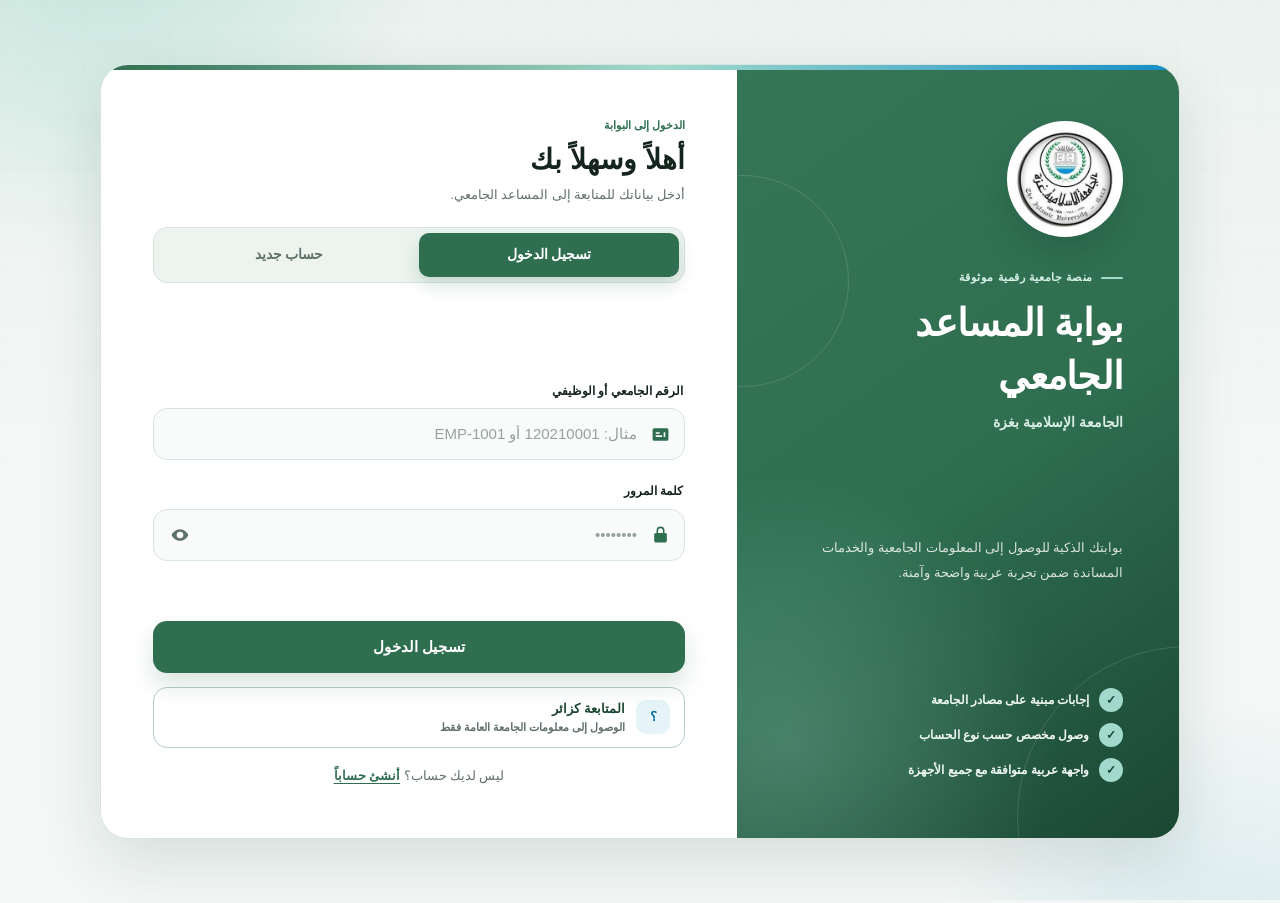
==== commit 194c8ec2: "green_front&loading" ====
--- a/frontend/admin.html
+++ b/frontend/admin.html
@@ -3,7 +3,7 @@
 <head>
   <meta charset="utf-8" />
   <meta name="viewport" content="width=device-width, initial-scale=1" />
-  <meta name="theme-color" content="#0076df" />
+  <meta name="theme-color" content="#2f6f50" />
   <meta name="description" content="لوحة إدارة المساعد الجامعي للجامعة الإسلامية بغزة" />
   <title>لوحة الإدارة — المساعد الجامعي</title>
   <link rel="icon" type="image/png" href="assets/iug-logo.png" />
--- a/frontend/styles.css
+++ b/frontend/styles.css
@@ -1,35 +1,31 @@
 /* ============================================================
    Islamic University of Gaza — shared visual identity
-   Primary palette sampled from the supplied blue swatch:
-   blue #0076DF, deep blue #0067C3, pale blue #E6F2FC.
+   Source palette sampled from the supplied university logo:
+   green #307050, blue #138DC7, mint #A1DACC.
    ============================================================ */
 :root {
   color-scheme: light;
-  /*
-   * Historical token names are retained for component compatibility.
-   * Their values now use the requested blue identity.
-   */
-  --brand-green-source: #0076df;
-  --brand-green: #0076df;
-  --brand-green-hover: #0067c3;
-  --brand-green-active: #00539f;
-  --brand-blue-source: #0076df;
-  --brand-blue: #0067c3;
-  --brand-blue-soft: #e6f2fc;
-  --brand-mint-source: #a6cff4;
-  --brand-mint: #e6f2fc;
-  --brand-mint-soft: #f3f8fd;
-
-  --background: #f3f7fb;
+  --brand-green-source: #307050;
+  --brand-green: #2f6f50;
+  --brand-green-hover: #255d43;
+  --brand-green-active: #1b4733;
+  --brand-blue-source: #138dc7;
+  --brand-blue: #0d6f9d;
+  --brand-blue-soft: #e6f4fa;
+  --brand-mint-source: #a1dacc;
+  --brand-mint: #dff3ec;
+  --brand-mint-soft: #f0f9f5;
+
+  --background: #f3f7f5;
   --surface: #ffffff;
-  --surface-subtle: #f7faff;
-  --surface-strong: #eaf2f9;
-  --text: #142333;
-  --text-muted: #5b6f82;
-  --text-soft: #8191a0;
-  --border: #d5e2ee;
-  --border-strong: #b9ccdc;
-  --focus: #005db2;
+  --surface-subtle: #f8fbf9;
+  --surface-strong: #edf4f0;
+  --text: #15251e;
+  --text-muted: #607169;
+  --text-soft: #819088;
+  --border: #d8e4de;
+  --border-strong: #b9cec4;
+  --focus: #0d73a4;
   --success: #157347;
   --success-soft: #e5f5ec;
   --warning: #9a5b00;
@@ -41,9 +37,9 @@
   --radius-lg: 20px;
   --radius-md: 14px;
   --radius-sm: 10px;
-  --shadow-sm: 0 8px 24px rgba(0, 74, 140, 0.07);
-  --shadow-md: 0 22px 60px rgba(0, 65, 122, 0.13);
-  --shadow-focus: 0 0 0 4px rgba(0, 118, 223, 0.18);
+  --shadow-sm: 0 8px 24px rgba(28, 72, 51, 0.07);
+  --shadow-md: 0 22px 60px rgba(25, 63, 46, 0.13);
+  --shadow-focus: 0 0 0 4px rgba(19, 141, 199, 0.18);
   --ease: cubic-bezier(.22, .61, .36, 1);
   --font: "Noto Kufi Arabic", "Tajawal", "Cairo", "Segoe UI", Tahoma, Arial, sans-serif;
 
@@ -81,7 +77,7 @@
   overflow-x: hidden;
   color: var(--text);
   background:
-    linear-gradient(180deg, rgba(0, 118, 223, .035), transparent 28rem),
+    linear-gradient(180deg, rgba(47, 111, 80, .035), transparent 28rem),
     var(--background);
   font-family: var(--font);
   line-height: 1.6;
@@ -160,8 +156,8 @@
   inset: 0;
   opacity: .38;
   background-image:
-    linear-gradient(rgba(0, 118, 223, .035) 1px, transparent 1px),
-    linear-gradient(90deg, rgba(0, 118, 223, .035) 1px, transparent 1px);
+    linear-gradient(rgba(47, 111, 80, .035) 1px, transparent 1px),
+    linear-gradient(90deg, rgba(47, 111, 80, .035) 1px, transparent 1px);
   background-size: 42px 42px;
   mask-image: linear-gradient(to bottom, #000, transparent 72%);
 }
@@ -254,7 +250,7 @@
   color: #fff;
   background:
     radial-gradient(circle at 12% 88%, rgba(161, 218, 204, .25), transparent 34%),
-    linear-gradient(145deg, #006fd2, var(--brand-green) 52%, var(--brand-green-active));
+    linear-gradient(145deg, #367657, var(--brand-green) 52%, var(--brand-green-active));
 }
 
 .brand-panel::before,
@@ -428,7 +424,7 @@
   width: calc(50% - 5px);
   background: var(--brand-green);
   border-radius: 10px;
-  box-shadow: 0 8px 18px rgba(0, 118, 223, .2);
+  box-shadow: 0 8px 18px rgba(47, 111, 80, .2);
   transition: transform .35s var(--ease);
 }
 
@@ -554,7 +550,7 @@
 
 .field__eye:hover,
 .field__eye.is-on {
-  color: var(--brand-green-active);
+  color: var(--brand-green);
   background: var(--brand-mint-soft);
 }
 
@@ -680,7 +676,7 @@
   background: var(--brand-green);
   border: 0;
   border-radius: var(--radius-md);
-  box-shadow: 0 12px 24px rgba(0, 118, 223, .18);
+  box-shadow: 0 12px 24px rgba(47, 111, 80, .18);
   cursor: pointer;
   font-size: 15px;
   font-weight: 900;
@@ -689,7 +685,7 @@
 
 .submit:hover:not(:disabled) {
   background: var(--brand-green-hover);
-  box-shadow: 0 16px 30px rgba(0, 118, 223, .25);
+  box-shadow: 0 16px 30px rgba(47, 111, 80, .25);
   transform: translateY(-1px);
 }
 
--- a/frontend/portal.css
+++ b/frontend/portal.css
@@ -46,7 +46,7 @@
   color: #fff;
   background:
     radial-gradient(circle at 18% 92%, rgba(161, 218, 204, .18), transparent 35%),
-    linear-gradient(165deg, #006fd2, var(--brand-green) 48%, var(--brand-green-active));
+    linear-gradient(165deg, #377757, var(--brand-green) 48%, var(--brand-green-active));
   box-shadow: -10px 0 34px rgba(25, 70, 49, .12);
 }
 
@@ -300,7 +300,7 @@
   color: #fff;
   background:
     radial-gradient(circle at 12% 100%, rgba(161, 218, 204, .27), transparent 34%),
-    linear-gradient(120deg, var(--brand-green-active), var(--brand-green) 62%, #006ccb);
+    linear-gradient(120deg, var(--brand-green-active), var(--brand-green) 62%, #3e7f60);
   border-radius: 22px;
   box-shadow: 0 18px 42px rgba(31, 79, 56, .14);
 }
@@ -323,7 +323,7 @@
 }
 
 .hero-panel .eyebrow {
-  color: #fff;
+  color: var(--brand-mint-source);
 }
 
 .hero-panel h2 {
@@ -358,7 +358,7 @@
   color: #fff;
   background: var(--brand-green);
   border: 1px solid var(--brand-green);
-  box-shadow: 0 10px 22px rgba(0, 118, 223, .2);
+  box-shadow: 0 10px 22px rgba(47, 111, 80, .2);
 }
 
 .hero-panel .primary {
@@ -371,7 +371,7 @@
   background: var(--brand-green-hover);
   border-color: var(--brand-green-hover);
   transform: translateY(-1px);
-  box-shadow: 0 13px 26px rgba(0, 118, 223, .25);
+  box-shadow: 0 13px 26px rgba(47, 111, 80, .25);
 }
 
 .hero-panel .primary:hover:not(:disabled) {
@@ -523,7 +523,7 @@
   flex: 0 0 38px;
   display: grid;
   place-items: center;
-  color: var(--brand-green-active);
+  color: var(--brand-green);
   background: var(--brand-mint-soft);
   border-radius: 11px;
   font-size: 10px;
@@ -715,7 +715,7 @@
 }
 
 .action:hover {
-  color: var(--brand-green-active);
+  color: var(--brand-green);
   background: var(--brand-mint-soft);
   border-color: var(--brand-green);
 }
